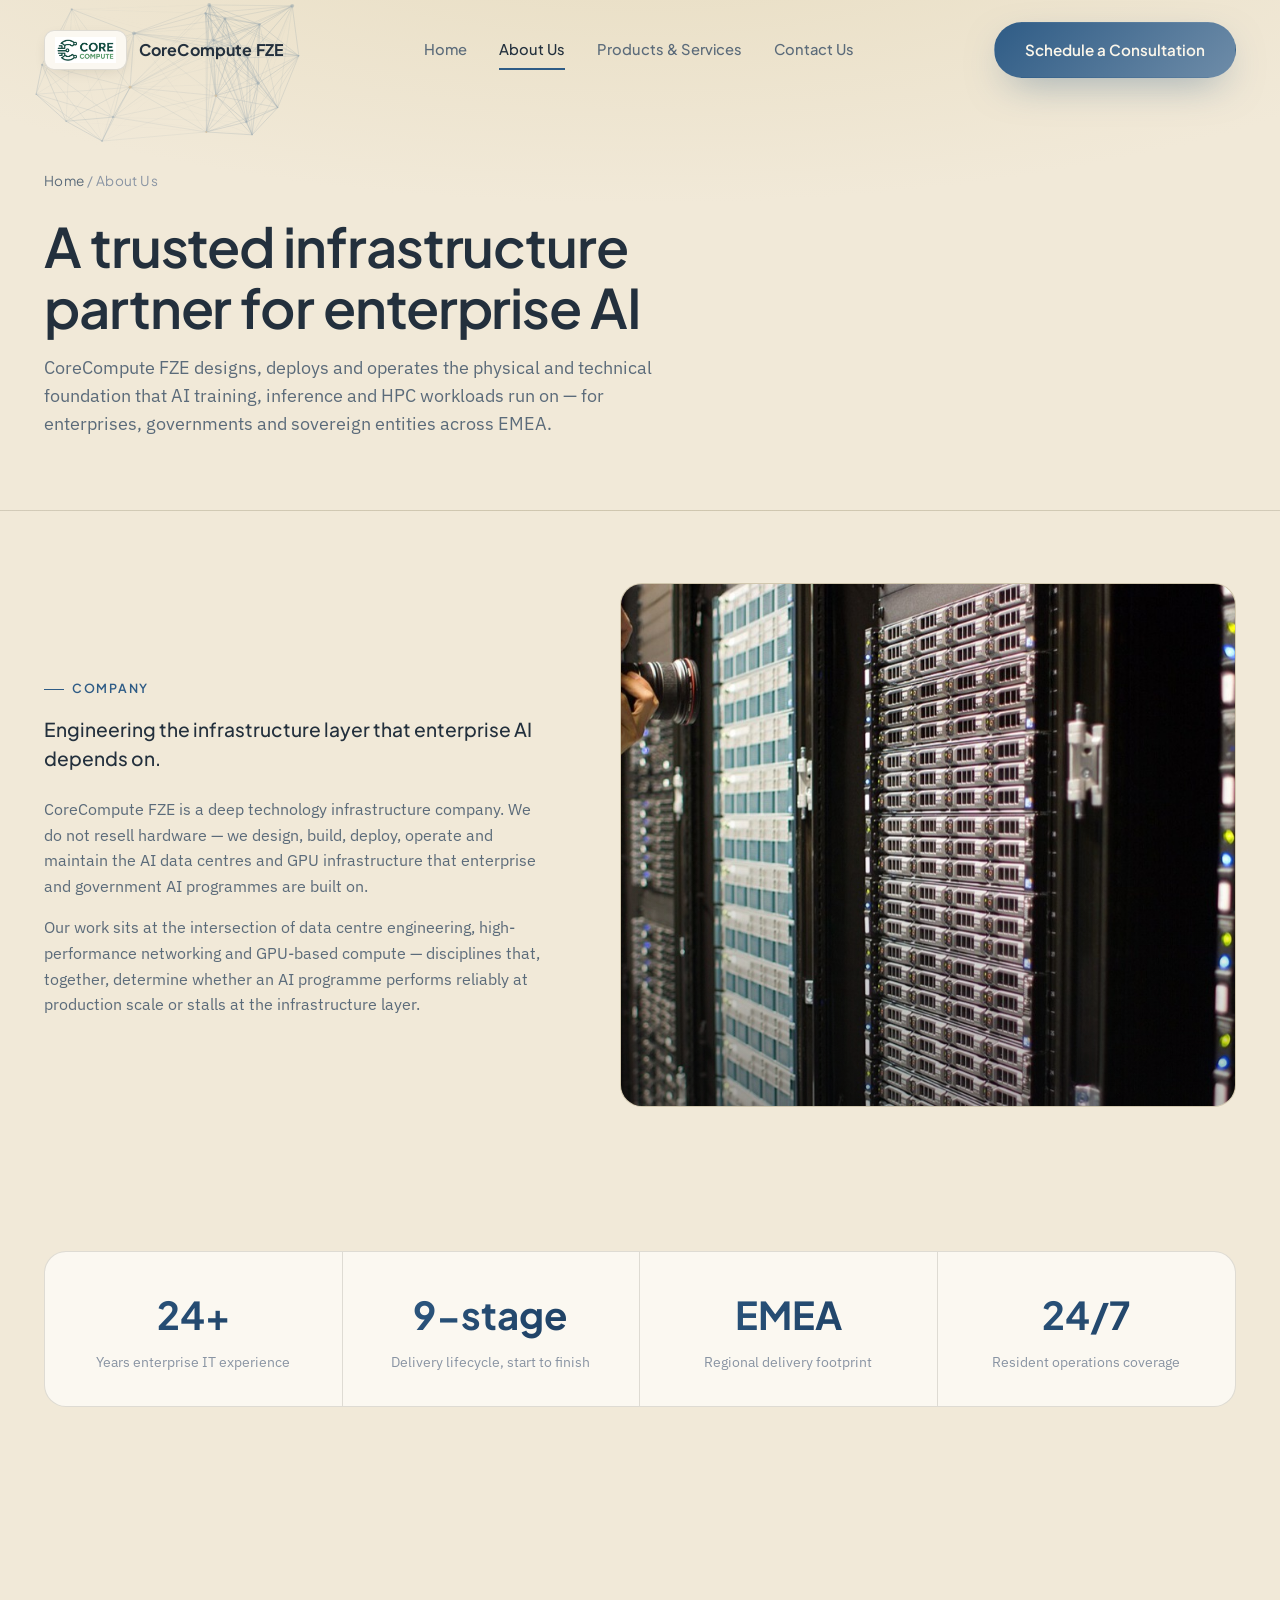
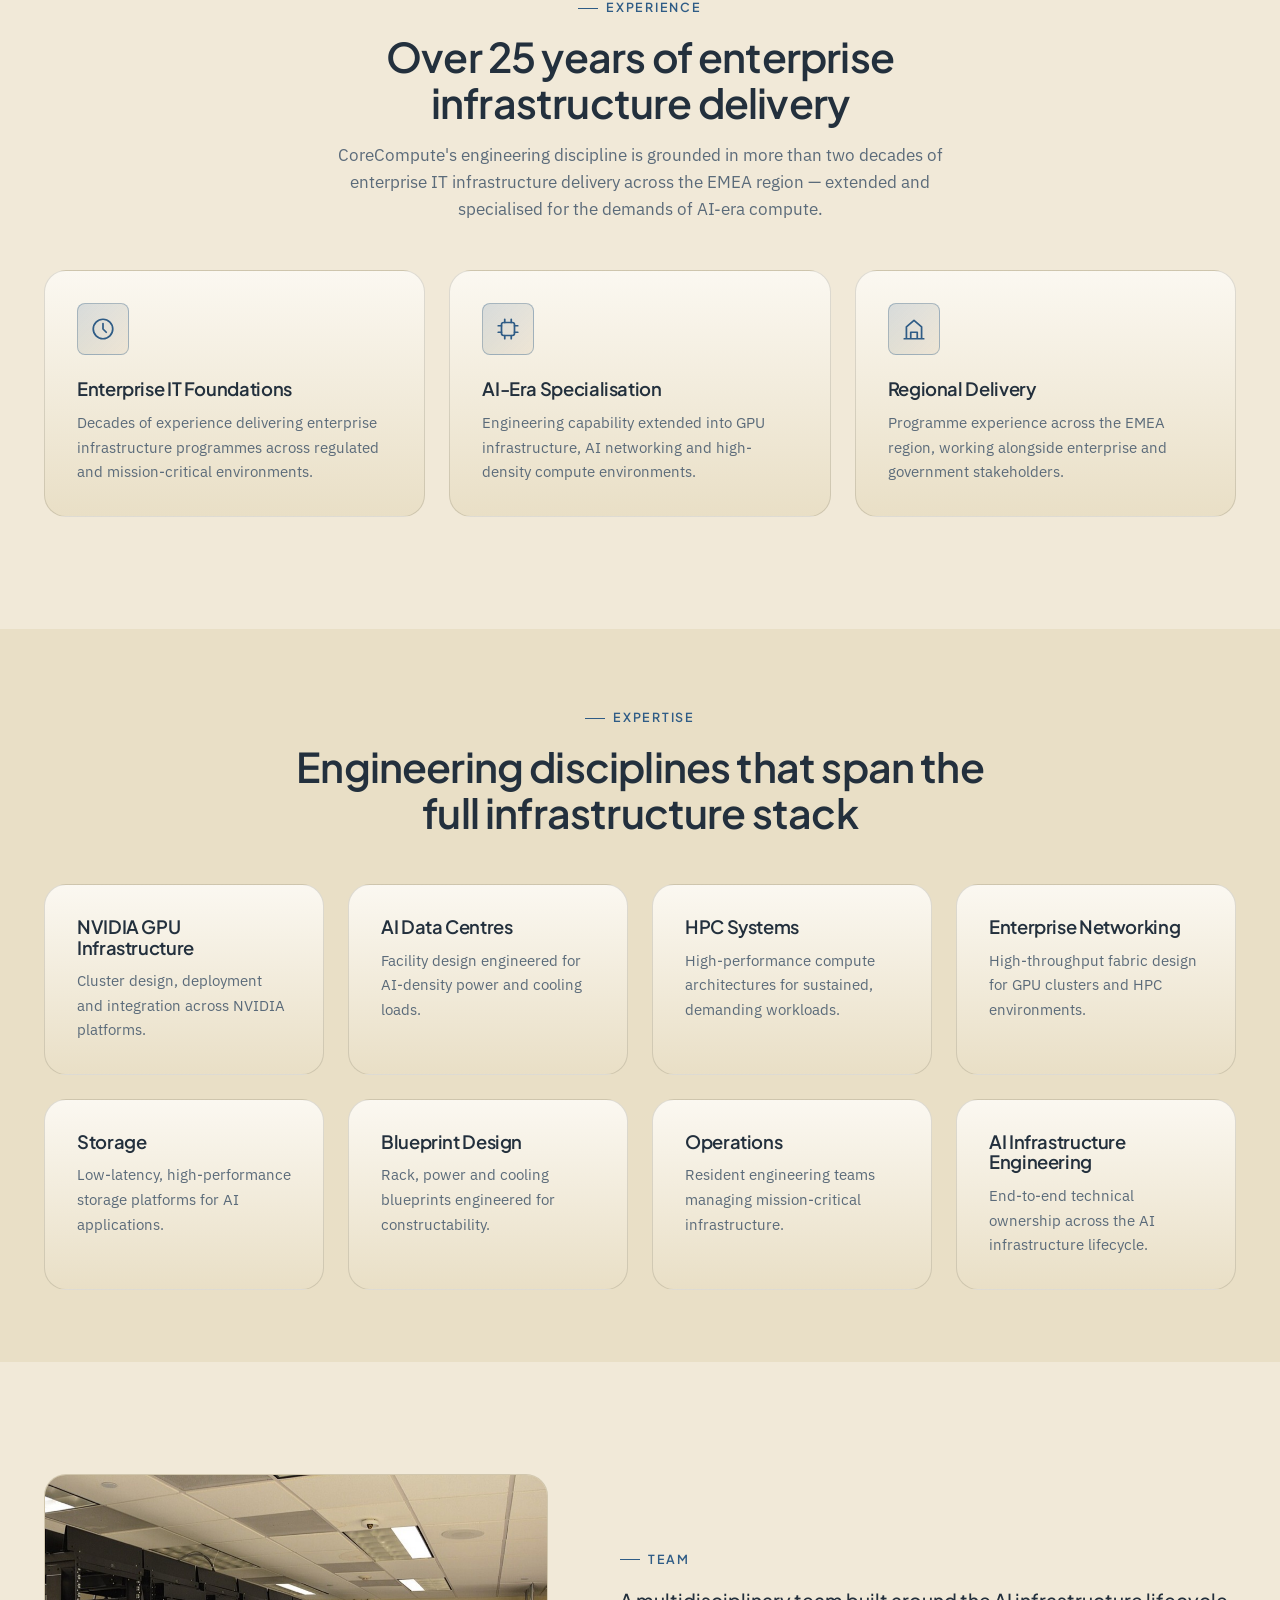
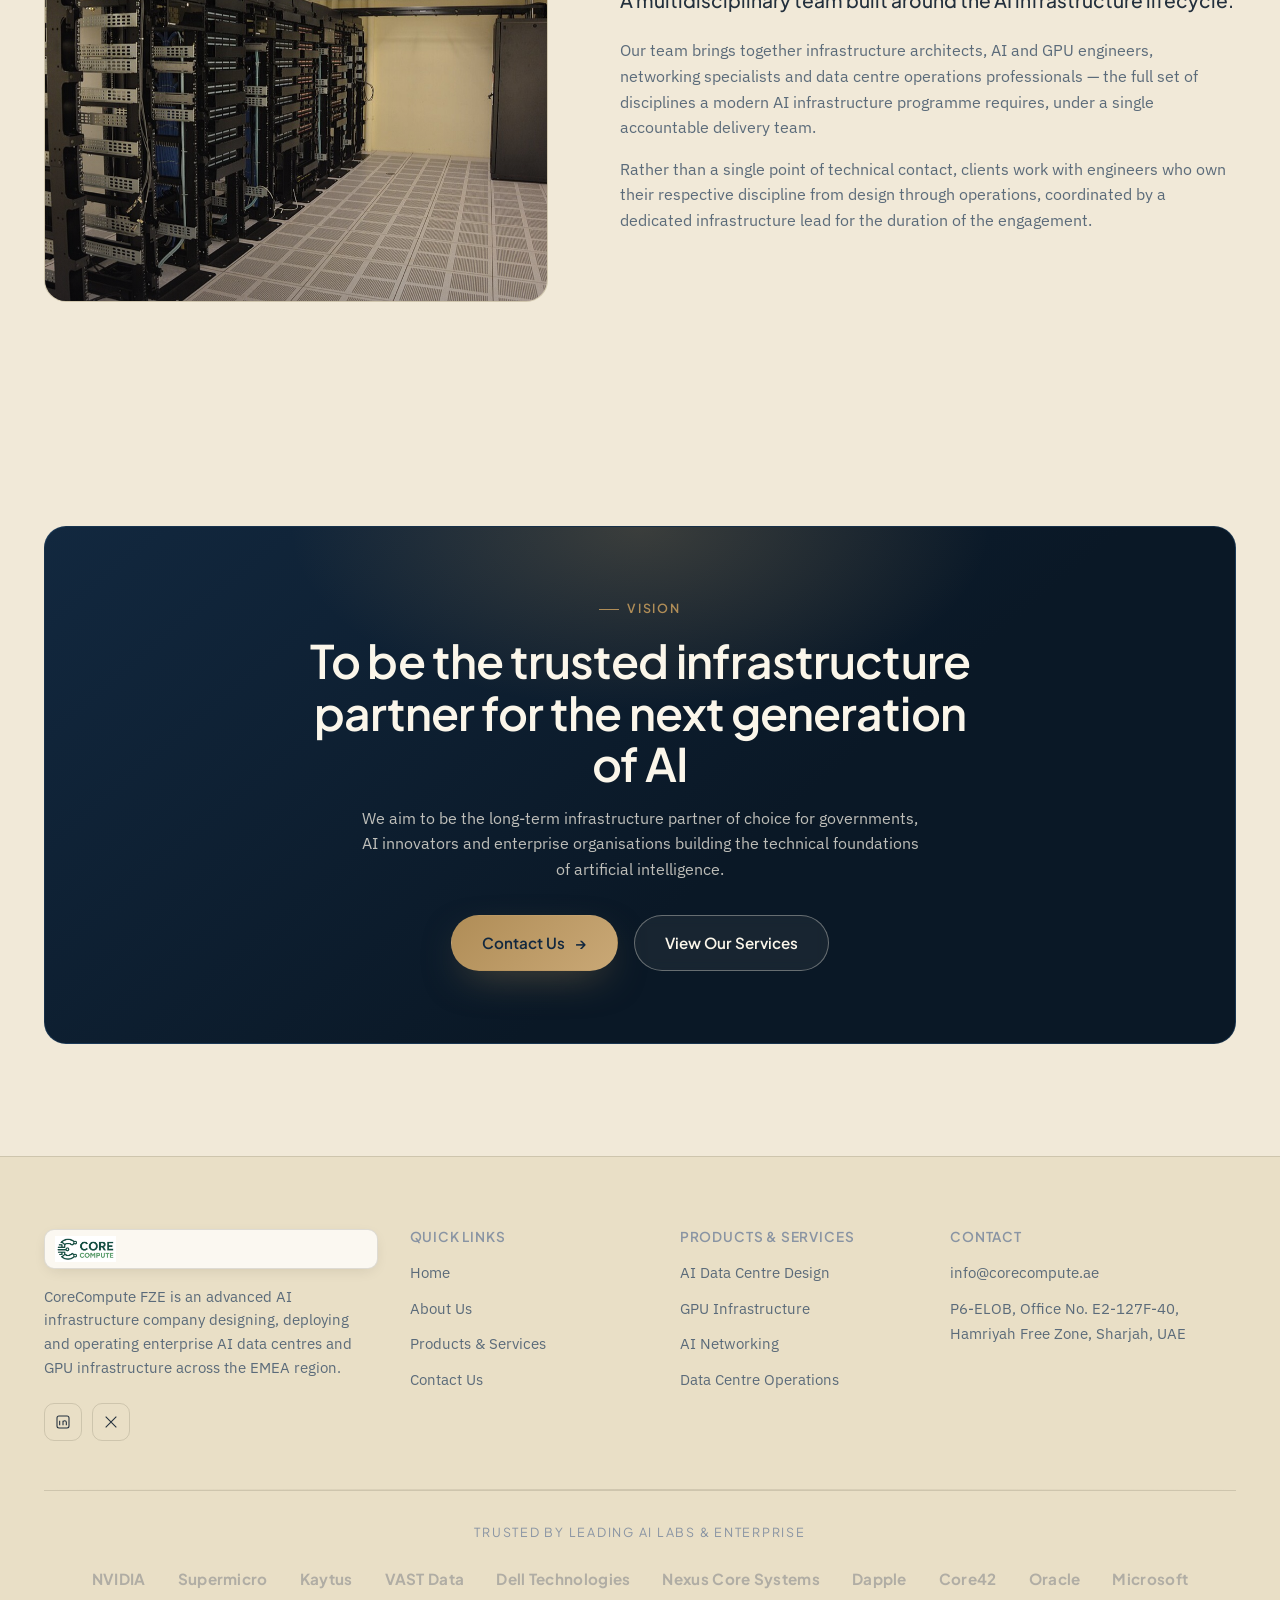
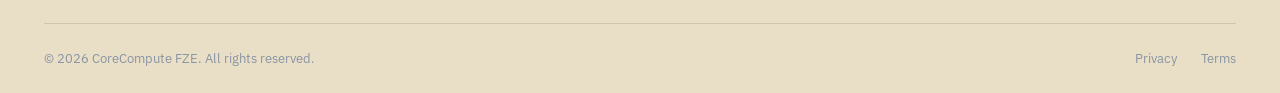
==== about.html @ c3b80f95 "CoreCompute FZE — beige/navy/gold elegant variant Second design variant of the site: warm beige/crea" ====
<!DOCTYPE html>
<html lang="en">
<head>
  <meta charset="UTF-8" />
  <meta name="viewport" content="width=device-width, initial-scale=1.0" />
  <title>About Us | CoreCompute FZE</title>
  <meta name="description" content="CoreCompute FZE is an advanced AI infrastructure company delivering enterprise AI data centres and GPU infrastructure across EMEA, backed by over 25 years of enterprise IT experience." />
  <link rel="icon" type="image/png" href="assets/images/favicon.png" />

  <link rel="preconnect" href="https://fonts.googleapis.com" />
  <link rel="preconnect" href="https://fonts.gstatic.com" crossorigin />
  <link href="https://fonts.googleapis.com/css2?family=Plus+Jakarta+Sans:wght@500;600;700;800&family=IBM+Plex+Sans:wght@400;500;600&display=swap" rel="stylesheet" />
  <link rel="stylesheet" href="assets/css/style.css" />
</head>
<body>
  <a class="skip-link" href="#main">Skip to content</a>

  <header class="navbar">
    <div class="container">
      <a href="index.html" class="brand" aria-label="CoreCompute FZE — home">
        <span class="brand-mark"><img src="assets/images/logo.png" alt="CoreCompute" /></span>
        <span class="brand-name">CoreCompute FZE</span>
      </a>

      <nav class="nav-links" id="nav-links">
        <a href="index.html">Home</a>
        <a href="about.html" class="is-active">About Us</a>
        <a href="services.html">Products &amp; Services</a>
        <a href="contact.html">Contact Us</a>
        <div class="nav-cta-mobile">
          <a href="contact.html" class="btn btn-primary">Schedule a Consultation</a>
        </div>
      </nav>

      <div class="nav-cta">
        <a href="contact.html" class="btn btn-primary">Schedule a Consultation</a>
      </div>

      <button class="nav-toggle" id="nav-toggle" aria-label="Toggle navigation menu" aria-expanded="false" aria-controls="nav-links">
        <svg viewBox="0 0 24 24" fill="none" stroke="currentColor" stroke-width="1.8" stroke-linecap="round"><path d="M3 6h18M3 12h18M3 18h18"/></svg>
      </button>
    </div>
  </header>

  <main id="main">

    <header class="page-header">
      <canvas class="page-header-canvas" data-network-canvas data-density="50" aria-hidden="true"></canvas>
      <div class="container">
        <div class="breadcrumb"><a href="index.html">Home</a> / About Us</div>
        <h1>A trusted infrastructure partner for enterprise AI</h1>
        <p>CoreCompute FZE designs, deploys and operates the physical and technical foundation that AI training, inference and HPC workloads run on — for enterprises, governments and sovereign entities across EMEA.</p>
      </div>
    </header>

    <!-- ============================= COMPANY ============================= -->
    <section class="section section-tight">
      <div class="container">
        <div class="overview">
          <div class="overview-copy" data-reveal>
            <span class="eyebrow">Company</span>
            <p class="lede">Engineering the infrastructure layer that enterprise AI depends on.</p>
            <p>CoreCompute FZE is a deep technology infrastructure company. We do not resell hardware — we design, build, deploy, operate and maintain the AI data centres and GPU infrastructure that enterprise and government AI programmes are built on.</p>
            <p>Our work sits at the intersection of data centre engineering, high-performance networking and GPU-based compute — disciplines that, together, determine whether an AI programme performs reliably at production scale or stalls at the infrastructure layer.</p>
          </div>
          <div class="overview-visual" data-reveal>
            <img src="assets/images/photo-server-racks.jpg" alt="Close-up of enterprise server hardware with status indicator lights" loading="lazy" />
          </div>
        </div>
      </div>
    </section>

    <!-- ============================= STATS ============================= -->
    <section class="section-tight">
      <div class="container">
        <div class="stats-bar" data-reveal>
          <div class="stat">
            <div class="num"><span data-counter="25" data-suffix="+">0</span></div>
            <div class="label">Years enterprise IT experience</div>
          </div>
          <div class="stat">
            <div class="num"><span data-counter="9" data-suffix="">0</span>-stage</div>
            <div class="label">Delivery lifecycle, start to finish</div>
          </div>
          <div class="stat">
            <div class="num">EMEA</div>
            <div class="label">Regional delivery footprint</div>
          </div>
          <div class="stat">
            <div class="num">24/7</div>
            <div class="label">Resident operations coverage</div>
          </div>
        </div>
      </div>
    </section>

    <!-- ============================= EXPERIENCE ============================= -->
    <section class="section">
      <div class="container">
        <div class="section-header center" data-reveal>
          <span class="eyebrow">Experience</span>
          <h2>Over 25 years of enterprise infrastructure delivery</h2>
          <p>CoreCompute's engineering discipline is grounded in more than two decades of enterprise IT infrastructure delivery across the EMEA region — extended and specialised for the demands of AI-era compute.</p>
        </div>
        <div class="grid grid-3" data-reveal-group>
          <div class="card">
            <div class="card-icon"><svg viewBox="0 0 24 24" fill="none" stroke="currentColor" stroke-width="1.6" stroke-linecap="round" stroke-linejoin="round"><circle cx="12" cy="12" r="9"/><path d="M12 7v5l3 3"/></svg></div>
            <h3>Enterprise IT Foundations</h3>
            <p>Decades of experience delivering enterprise infrastructure programmes across regulated and mission-critical environments.</p>
          </div>
          <div class="card">
            <div class="card-icon"><svg viewBox="0 0 24 24" fill="none" stroke="currentColor" stroke-width="1.6" stroke-linecap="round" stroke-linejoin="round"><rect x="6" y="6" width="12" height="12" rx="2"/><path d="M9 3v3M15 3v3M9 18v3M15 18v3M3 9h3M3 15h3M18 9h3M18 15h3"/></svg></div>
            <h3>AI-Era Specialisation</h3>
            <p>Engineering capability extended into GPU infrastructure, AI networking and high-density compute environments.</p>
          </div>
          <div class="card">
            <div class="card-icon"><svg viewBox="0 0 24 24" fill="none" stroke="currentColor" stroke-width="1.6" stroke-linecap="round" stroke-linejoin="round"><path d="M3 21h18M5 21V10l7-6 7 6v11M9 21v-6h6v6"/></svg></div>
            <h3>Regional Delivery</h3>
            <p>Programme experience across the EMEA region, working alongside enterprise and government stakeholders.</p>
          </div>
        </div>
      </div>
    </section>

    <!-- ============================= EXPERTISE ============================= -->
    <section class="section section-tight" style="background: var(--bg-raised);">
      <div class="container">
        <div class="section-header center" data-reveal>
          <span class="eyebrow">Expertise</span>
          <h2>Engineering disciplines that span the full infrastructure stack</h2>
        </div>
        <div class="grid grid-4" data-reveal-group>
          <div class="card"><h3>NVIDIA GPU Infrastructure</h3><p>Cluster design, deployment and integration across NVIDIA platforms.</p></div>
          <div class="card"><h3>AI Data Centres</h3><p>Facility design engineered for AI-density power and cooling loads.</p></div>
          <div class="card"><h3>HPC Systems</h3><p>High-performance compute architectures for sustained, demanding workloads.</p></div>
          <div class="card"><h3>Enterprise Networking</h3><p>High-throughput fabric design for GPU clusters and HPC environments.</p></div>
          <div class="card"><h3>Storage</h3><p>Low-latency, high-performance storage platforms for AI applications.</p></div>
          <div class="card"><h3>Blueprint Design</h3><p>Rack, power and cooling blueprints engineered for constructability.</p></div>
          <div class="card"><h3>Operations</h3><p>Resident engineering teams managing mission-critical infrastructure.</p></div>
          <div class="card"><h3>AI Infrastructure Engineering</h3><p>End-to-end technical ownership across the AI infrastructure lifecycle.</p></div>
        </div>
      </div>
    </section>

    <!-- ============================= TEAM ============================= -->
    <section class="section">
      <div class="container">
        <div class="overview">
          <div class="overview-visual" data-reveal>
            <img src="assets/images/photo-dc-row.jpg" alt="Data centre server room with engineering access aisle" loading="lazy" />
          </div>
          <div class="overview-copy" data-reveal>
            <span class="eyebrow">Team</span>
            <p class="lede">A multidisciplinary team built around the AI infrastructure lifecycle.</p>
            <p>Our team brings together infrastructure architects, AI and GPU engineers, networking specialists and data centre operations professionals — the full set of disciplines a modern AI infrastructure programme requires, under a single accountable delivery team.</p>
            <p>Rather than a single point of technical contact, clients work with engineers who own their respective discipline from design through operations, coordinated by a dedicated infrastructure lead for the duration of the engagement.</p>
          </div>
        </div>
      </div>
    </section>

    <!-- ============================= VISION ============================= -->
    <section class="section">
      <div class="container">
        <div class="cta-band" data-reveal>
          <div class="cta-band-glow" aria-hidden="true"></div>
          <span class="eyebrow" style="justify-content:center; display:flex;">Vision</span>
          <h2>To be the trusted infrastructure partner for the next generation of AI</h2>
          <p>We aim to be the long-term infrastructure partner of choice for governments, AI innovators and enterprise organisations building the technical foundations of artificial intelligence.</p>
          <div class="hero-actions">
            <a href="contact.html" class="btn btn-primary">Contact Us <span class="btn-arrow">&rarr;</span></a>
            <a href="services.html" class="btn btn-secondary">View Our Services</a>
          </div>
        </div>
      </div>
    </section>

  </main>

  <footer class="footer">
    <div class="container">
      <div class="footer-grid">
        <div class="footer-brand">
          <span class="brand-mark"><img src="assets/images/logo.png" alt="CoreCompute" /></span>
          <p>CoreCompute FZE is an advanced AI infrastructure company designing, deploying and operating enterprise AI data centres and GPU infrastructure across the EMEA region.</p>
          <div class="footer-social">
            <a href="#" aria-label="LinkedIn"><svg viewBox="0 0 24 24" fill="none" stroke="currentColor" stroke-width="1.6"><rect x="3" y="3" width="18" height="18" rx="3"/><path d="M7 10v7M7 7v.01M12 17v-4.5a2.5 2.5 0 0 1 5 0V17M12 10v7"/></svg></a>
            <a href="#" aria-label="X / Twitter"><svg viewBox="0 0 24 24" fill="none" stroke="currentColor" stroke-width="1.6"><path d="m4 4 16 16M20 4 4 20"/></svg></a>
          </div>
        </div>
        <div class="footer-col">
          <h5>Quick Links</h5>
          <ul>
            <li><a href="index.html">Home</a></li>
            <li><a href="about.html">About Us</a></li>
            <li><a href="services.html">Products &amp; Services</a></li>
            <li><a href="contact.html">Contact Us</a></li>
          </ul>
        </div>
        <div class="footer-col">
          <h5>Products &amp; Services</h5>
          <ul>
            <li><a href="services.html#data-centre-design">AI Data Centre Design</a></li>
            <li><a href="services.html#gpu-infrastructure">GPU Infrastructure</a></li>
            <li><a href="services.html#ai-networking">AI Networking</a></li>
            <li><a href="services.html#operations">Data Centre Operations</a></li>
          </ul>
        </div>
        <div class="footer-col">
          <h5>Contact</h5>
          <ul>
            <li><a href="mailto:info@corecompute.ae">info@corecompute.ae</a></li>
            <li><a href="contact.html">P6-ELOB, Office No. E2-127F-40,<br />Hamriyah Free Zone, Sharjah, UAE</a></li>
          </ul>
        </div>
      </div>

      <div class="divider"></div>

      <div class="trusted-strip">
        <div class="trusted-label">Trusted by Leading AI Labs &amp; Enterprise</div>
        <div class="logo-marquee">
          <span class="partner">NVIDIA</span>
          <span class="partner">Supermicro</span>
          <span class="partner">Kaytus</span>
          <span class="partner">VAST Data</span>
          <span class="partner">Dell Technologies</span>
          <span class="partner">Nexus Core Systems</span>
          <span class="partner">Dapple</span>
          <span class="partner">Core42</span>
          <span class="partner">Oracle</span>
          <span class="partner">Microsoft</span>
        </div>
      </div>

      <div class="footer-bottom">
        <span>&copy; <span data-year></span> CoreCompute FZE. All rights reserved.</span>
        <div class="footer-bottom-links">
          <a href="contact.html">Privacy</a>
          <a href="contact.html">Terms</a>
        </div>
      </div>
    </div>
  </footer>

  <script src="assets/js/main.js"></script>
</body>
</html>
---- assets/css/style.css ----
/* ==========================================================================
   CoreCompute FZE — Design System
   ========================================================================== */

:root {
  /* Brand colours — beige, elegant navy blue, warm gold complementary accent */
  --blue-deep: #1b3a5c;
  --blue-deep-2: #12283f;
  --blue-steel: #6e8ca8;
  --blue-bright: #2f5c86;
  --accent-ice: #b7cfe0;
  --accent-amber: #b08d57;

  /* Surfaces */
  --bg-base: #f1e9d8;
  --bg-raised: #e9dfc6;
  --bg-raised-2: #ece1c7;
  --bg-card: #fbf8f1;
  --bg-glass: rgba(255, 252, 245, 0.6);

  /* Borders */
  --border-subtle: rgba(30, 25, 15, 0.13);
  --border-strong: rgba(30, 25, 15, 0.24);
  --border-accent: rgba(47, 92, 134, 0.35);

  /* Text */
  --text-primary: #23303d;
  --text-secondary: #5b6b7a;
  --text-tertiary: #8994a3;
  --text-on-accent: #fbf6ea;

  /* Typography */
  --font-display: "Plus Jakarta Sans", "Inter", sans-serif;
  --font-body: "IBM Plex Sans", "Inter", sans-serif;

  /* Spacing scale */
  --space-1: 0.5rem;
  --space-2: 1rem;
  --space-3: 1.5rem;
  --space-4: 2rem;
  --space-5: 3rem;
  --space-6: 4.5rem;
  --space-7: 7rem;

  /* Radii & shadows */
  --radius-sm: 8px;
  --radius-md: 14px;
  --radius-lg: 22px;
  --radius-pill: 999px;
  --shadow-soft: 0 20px 60px -30px rgba(0, 0, 0, 0.7);
  --shadow-glow: 0 0 0 1px var(--border-accent), 0 20px 50px -20px rgba(47, 92, 134, 0.25);

  --ease-premium: cubic-bezier(0.16, 1, 0.3, 1);
  --container-w: 1240px;
}

/* --------------------------------- Reset -------------------------------- */

*,
*::before,
*::after {
  box-sizing: border-box;
}

html {
  scroll-behavior: smooth;
}

body {
  margin: 0;
  background: var(--bg-base);
  color: var(--text-primary);
  font-family: var(--font-body);
  font-size: 16px;
  line-height: 1.6;
  -webkit-font-smoothing: antialiased;
  overflow-x: hidden;
}

@media (prefers-reduced-motion: reduce) {
  html {
    scroll-behavior: auto;
  }
  *,
  *::before,
  *::after {
    animation-duration: 0.001ms !important;
    animation-iteration-count: 1 !important;
    transition-duration: 0.001ms !important;
    scroll-behavior: auto !important;
  }
}

img {
  max-width: 100%;
  display: block;
}

a {
  color: inherit;
  text-decoration: none;
}

ul {
  margin: 0;
  padding: 0;
  list-style: none;
}

h1, h2, h3, h4, h5 {
  font-family: var(--font-display);
  font-weight: 600;
  line-height: 1.12;
  letter-spacing: -0.02em;
  margin: 0;
  color: var(--text-primary);
}

p {
  margin: 0;
}

button {
  font-family: inherit;
}

/* Visible focus for keyboard users */
a:focus-visible,
button:focus-visible,
input:focus-visible,
textarea:focus-visible,
select:focus-visible {
  outline: 2px solid var(--blue-bright);
  outline-offset: 3px;
  border-radius: 4px;
}

.skip-link {
  position: absolute;
  left: -9999px;
  top: 0;
  background: var(--blue-bright);
  color: var(--text-on-accent);
  padding: 12px 20px;
  z-index: 1000;
  border-radius: 0 0 8px 0;
  font-weight: 600;
}

.skip-link:focus {
  left: 0;
}

/* -------------------------------- Layout -------------------------------- */

.container {
  width: 100%;
  max-width: var(--container-w);
  margin-inline: auto;
  padding-inline: var(--space-3);
}

.section {
  padding-block: var(--space-7);
  position: relative;
}

.section-tight {
  padding-block: var(--space-6);
}

.section-header {
  max-width: 720px;
  margin-bottom: var(--space-5);
}

.section-header.center {
  margin-inline: auto;
  text-align: center;
}

.eyebrow {
  display: inline-flex;
  align-items: center;
  gap: 8px;
  font-family: var(--font-display);
  font-size: 0.78rem;
  font-weight: 600;
  letter-spacing: 0.14em;
  text-transform: uppercase;
  color: var(--blue-bright);
  margin-bottom: var(--space-2);
}

.eyebrow::before {
  content: "";
  width: 20px;
  height: 1px;
  background: var(--blue-bright);
}

.section-header h2 {
  font-size: clamp(1.9rem, 3.2vw, 2.75rem);
  margin-bottom: var(--space-2);
}

.section-header p {
  color: var(--text-secondary);
  font-size: 1.05rem;
  max-width: 640px;
  margin-inline: auto;
}

.divider {
  height: 1px;
  width: 100%;
  background: linear-gradient(90deg, transparent, var(--border-subtle), transparent);
  border: none;
}

/* -------------------------------- Buttons -------------------------------- */

.btn {
  display: inline-flex;
  align-items: center;
  justify-content: center;
  gap: 10px;
  font-family: var(--font-display);
  font-weight: 600;
  font-size: 0.95rem;
  padding: 15px 30px;
  border-radius: var(--radius-pill);
  border: 1px solid transparent;
  cursor: pointer;
  transition: transform 0.35s var(--ease-premium), box-shadow 0.35s var(--ease-premium), background 0.35s var(--ease-premium), border-color 0.35s var(--ease-premium);
  white-space: nowrap;
}

.btn-primary {
  background: linear-gradient(135deg, var(--blue-bright), var(--blue-steel));
  color: var(--text-on-accent);
  box-shadow: 0 14px 40px -14px rgba(47, 92, 134, 0.55);
}

.btn-primary:hover {
  transform: translateY(-2px);
  box-shadow: 0 20px 50px -14px rgba(47, 92, 134, 0.7);
}

.btn-secondary {
  background: rgba(20, 16, 8, 0.035);
  color: var(--text-primary);
  border-color: var(--border-strong);
  backdrop-filter: blur(6px);
}

.btn-secondary:hover {
  border-color: var(--blue-bright);
  color: var(--blue-bright);
  transform: translateY(-2px);
}

.btn-arrow {
  transition: transform 0.3s var(--ease-premium);
}

.btn:hover .btn-arrow {
  transform: translateX(4px);
}

.btn-block {
  width: 100%;
}

/* -------------------------------- Navbar -------------------------------- */

.navbar {
  position: fixed;
  top: 0;
  left: 0;
  right: 0;
  z-index: 500;
  padding-block: 22px;
  transition: padding 0.4s var(--ease-premium), background 0.4s var(--ease-premium), border-color 0.4s var(--ease-premium), box-shadow 0.4s var(--ease-premium);
  border-bottom: 1px solid transparent;
}

.navbar.is-scrolled {
  padding-block: 14px;
  background: rgba(241, 233, 216, 0.86);
  backdrop-filter: blur(14px) saturate(140%);
  border-bottom: 1px solid var(--border-subtle);
  box-shadow: 0 10px 40px -20px rgba(30, 25, 15, 0.18);
}

.navbar .container {
  display: flex;
  align-items: center;
  justify-content: space-between;
  gap: var(--space-3);
}

.brand {
  display: flex;
  align-items: center;
  gap: 12px;
}

.brand-mark {
  background: var(--bg-card);
  border: 1px solid var(--border-subtle);
  border-radius: 10px;
  padding: 6px 10px;
  display: flex;
  align-items: center;
  box-shadow: 0 4px 16px -6px rgba(30, 25, 15, 0.16);
}

.brand-mark img {
  height: 26px;
  width: auto;
  display: block;
}

.footer-brand .brand-mark {
  margin-bottom: 10px;
}

.brand-name {
  font-family: var(--font-display);
  font-weight: 700;
  font-size: 1rem;
  letter-spacing: 0.01em;
  color: var(--text-primary);
  display: inline-block;
}

.nav-links {
  display: flex;
  align-items: center;
  gap: var(--space-4);
}

.nav-links a {
  font-family: var(--font-display);
  font-size: 0.92rem;
  font-weight: 500;
  color: var(--text-secondary);
  position: relative;
  padding-block: 4px;
  transition: color 0.25s ease;
}

.nav-links a::after {
  content: "";
  position: absolute;
  left: 0;
  right: 0;
  bottom: -4px;
  height: 2px;
  background: var(--blue-bright);
  transform: scaleX(0);
  transform-origin: left;
  transition: transform 0.35s var(--ease-premium);
}

.nav-links a:hover,
.nav-links a.is-active {
  color: var(--text-primary);
}

.nav-links a:hover::after,
.nav-links a.is-active::after {
  transform: scaleX(1);
}

.nav-cta-mobile {
  display: none;
}

.nav-cta {
  display: flex;
  align-items: center;
  gap: var(--space-2);
}

.nav-toggle {
  display: none;
  background: none;
  border: 1px solid var(--border-strong);
  border-radius: 10px;
  width: 44px;
  height: 44px;
  align-items: center;
  justify-content: center;
  cursor: pointer;
  color: var(--text-primary);
}

.nav-toggle svg {
  width: 20px;
  height: 20px;
}

@media (max-width: 960px) {
  .nav-links {
    position: fixed;
    inset: 0;
    top: 0;
    background: rgba(241, 233, 216, 0.97);
    backdrop-filter: blur(20px);
    flex-direction: column;
    justify-content: center;
    align-items: center;
    gap: var(--space-4);
    transform: translateY(-100%);
    opacity: 0;
    transition: transform 0.5s var(--ease-premium), opacity 0.4s ease;
    pointer-events: none;
  }

  .nav-links.is-open {
    transform: translateY(0);
    opacity: 1;
    pointer-events: auto;
  }

  .nav-links a {
    font-size: 1.4rem;
  }

  .nav-cta {
    display: none;
  }

  .nav-links .nav-cta-mobile {
    display: flex;
    margin-top: var(--space-3);
  }

  .nav-toggle {
    display: inline-flex;
  }
}

/* --------------------------------- Hero ---------------------------------- */

.hero {
  position: relative;
  min-height: 100vh;
  display: flex;
  align-items: center;
  padding-top: 140px;
  padding-bottom: var(--space-6);
  overflow: hidden;
  background: radial-gradient(120% 90% at 50% -10%, #e7dcc0 0%, #f1e9d8 55%), var(--bg-base);
}

.hero-canvas {
  position: absolute;
  inset: 0;
  z-index: 0;
  opacity: 0.65;
}

.hero-glow {
  position: absolute;
  inset: 0;
  z-index: 1;
  pointer-events: none;
  background:
    radial-gradient(600px 400px at 15% 20%, rgba(47, 92, 134, 0.12), transparent 60%),
    radial-gradient(500px 380px at 85% 70%, rgba(176, 141, 87, 0.1), transparent 60%);
}

.hero .container {
  position: relative;
  z-index: 2;
  display: flex;
  align-items: center;
  justify-content: space-between;
  gap: var(--space-4);
}

.hero-inner {
  max-width: 780px;
  min-width: 0;
}

.hero-visual {
  position: relative;
  flex-shrink: 0;
  width: 400px;
  aspect-ratio: 4 / 4.9;
  border-radius: var(--radius-lg);
  overflow: hidden;
  border: 1px solid var(--border-accent);
  box-shadow: var(--shadow-soft);
}

.hero-visual::before {
  content: "";
  position: absolute;
  inset: -18%;
  background: radial-gradient(circle, rgba(47, 92, 134, 0.28), transparent 65%);
  pointer-events: none;
  z-index: -1;
}

.hero-visual img {
  position: relative;
  width: 100%;
  height: 100%;
  object-fit: cover;
  display: block;
}

.hero-visual::after {
  content: "";
  position: absolute;
  inset: 0;
  background: linear-gradient(190deg, rgba(6, 7, 10, 0) 45%, rgba(6, 7, 10, 0.5));
  pointer-events: none;
}

@media (max-width: 1180px) {
  .hero-visual {
    display: none;
  }
}

.hero-kicker {
  display: inline-flex;
  align-items: center;
  gap: 10px;
  padding: 8px 16px;
  border: 1px solid var(--border-accent);
  border-radius: var(--radius-pill);
  background: rgba(47, 92, 134, 0.06);
  font-family: var(--font-display);
  font-size: 0.78rem;
  font-weight: 600;
  letter-spacing: 0.1em;
  text-transform: uppercase;
  color: var(--blue-bright);
  margin-bottom: var(--space-3);
}

.hero-kicker .dot {
  width: 6px;
  height: 6px;
  border-radius: 50%;
  background: var(--blue-bright);
  box-shadow: 0 0 0 4px rgba(47, 92, 134, 0.2);
}

.hero h1 {
  font-size: clamp(2.6rem, 5.6vw, 4.6rem);
  color: var(--text-primary);
}

.hero h1 .rotator {
  position: relative;
  display: inline-block;
  color: var(--blue-bright);
  background: linear-gradient(135deg, var(--blue-bright), var(--blue-deep));
  -webkit-background-clip: text;
  background-clip: text;
  color: transparent;
}

.hero-sub {
  margin-top: var(--space-3);
  font-size: 1.15rem;
  color: var(--text-secondary);
  max-width: 620px;
}

.hero-actions {
  display: flex;
  flex-wrap: wrap;
  gap: var(--space-2);
  margin-top: var(--space-4);
}

.hero-meta {
  margin-top: var(--space-6);
  display: grid;
  grid-template-columns: repeat(3, auto);
  gap: var(--space-5);
}

.hero-meta-item .num {
  font-family: var(--font-display);
  font-size: 2rem;
  font-weight: 700;
  color: var(--text-primary);
}

.hero-meta-item .label {
  font-size: 0.85rem;
  color: var(--text-tertiary);
  margin-top: 4px;
}

@media (max-width: 720px) {
  .hero {
    padding-top: 120px;
  }
  .hero-meta {
    grid-template-columns: repeat(2, auto);
    gap: var(--space-4);
  }
}

/* ------------------------------ Page header ------------------------------ */

.page-header {
  position: relative;
  padding-top: 170px;
  padding-bottom: var(--space-6);
  background: radial-gradient(120% 100% at 50% -20%, #e7dcc0 0%, #f1e9d8 60%), var(--bg-base);
  overflow: hidden;
  border-bottom: 1px solid var(--border-subtle);
}

.page-header .container {
  position: relative;
  z-index: 2;
}

.page-header-canvas {
  position: absolute;
  inset: 0;
  opacity: 0.4;
}

.breadcrumb {
  font-size: 0.85rem;
  color: var(--text-tertiary);
  margin-bottom: var(--space-3);
  font-family: var(--font-display);
  letter-spacing: 0.03em;
}

.breadcrumb a {
  color: var(--text-secondary);
}

.breadcrumb a:hover {
  color: var(--blue-bright);
}

.page-header h1 {
  font-size: clamp(2.2rem, 4.4vw, 3.4rem);
  max-width: 780px;
}

.page-header p {
  margin-top: var(--space-2);
  color: var(--text-secondary);
  font-size: 1.1rem;
  max-width: 620px;
}

/* --------------------------------- Cards --------------------------------- */

.grid {
  display: grid;
  gap: var(--space-3);
}

.grid-3 {
  grid-template-columns: repeat(3, 1fr);
}

.grid-4 {
  grid-template-columns: repeat(4, 1fr);
}

.grid-2 {
  grid-template-columns: repeat(2, 1fr);
}

@media (max-width: 1080px) {
  .grid-4 {
    grid-template-columns: repeat(2, 1fr);
  }
  .grid-3 {
    grid-template-columns: repeat(2, 1fr);
  }
}

@media (max-width: 640px) {
  .grid-4,
  .grid-3,
  .grid-2 {
    grid-template-columns: 1fr;
  }
}

.card {
  position: relative;
  background: linear-gradient(180deg, var(--bg-card), var(--bg-raised));
  border: 1px solid var(--border-subtle);
  border-radius: var(--radius-lg);
  padding: var(--space-4);
  overflow: hidden;
  transition: transform 0.5s var(--ease-premium), border-color 0.5s var(--ease-premium), box-shadow 0.5s var(--ease-premium);
}

.card::before {
  content: "";
  position: absolute;
  inset: 0;
  background: radial-gradient(220px 140px at var(--mx, 50%) var(--my, 0%), rgba(47, 92, 134, 0.12), transparent 70%);
  opacity: 0;
  transition: opacity 0.4s ease;
  pointer-events: none;
}

.card:hover {
  transform: translateY(-6px);
  border-color: var(--border-accent);
  box-shadow: var(--shadow-soft);
}

.card:hover::before {
  opacity: 1;
}

.card-icon {
  width: 52px;
  height: 52px;
  border-radius: var(--radius-sm);
  display: flex;
  align-items: center;
  justify-content: center;
  background: linear-gradient(135deg, rgba(47, 92, 134, 0.16), rgba(176, 141, 87, 0.1));
  border: 1px solid var(--border-accent);
  color: var(--blue-bright);
  margin-bottom: var(--space-3);
}

.card-icon svg {
  width: 26px;
  height: 26px;
}

.card h3 {
  font-size: 1.15rem;
  margin-bottom: 10px;
}

.card p {
  color: var(--text-secondary);
  font-size: 0.96rem;
}

.card-link {
  display: inline-flex;
  align-items: center;
  gap: 6px;
  margin-top: var(--space-2);
  font-family: var(--font-display);
  font-weight: 600;
  font-size: 0.88rem;
  color: var(--blue-bright);
}

/* Service card variant */
.service-card .card-index {
  font-family: var(--font-display);
  font-size: 0.78rem;
  letter-spacing: 0.1em;
  color: var(--text-tertiary);
  margin-bottom: var(--space-2);
}

/* -------------------------------- Overview -------------------------------- */

.overview {
  display: grid;
  grid-template-columns: 0.9fr 1.1fr;
  gap: var(--space-6);
  align-items: center;
}

@media (max-width: 960px) {
  .overview {
    grid-template-columns: 1fr;
    gap: var(--space-4);
  }
}

.overview-visual {
  position: relative;
  aspect-ratio: 4 / 3.4;
  border-radius: var(--radius-lg);
  border: 1px solid var(--border-subtle);
  overflow: hidden;
  background: var(--bg-raised-2);
}

.overview-visual img {
  width: 100%;
  height: 100%;
  object-fit: cover;
  display: block;
}

.overview-visual::after {
  content: "";
  position: absolute;
  inset: 0;
  background: linear-gradient(190deg, rgba(6, 7, 10, 0) 50%, rgba(6, 7, 10, 0.4));
  pointer-events: none;
}

.overview-copy .lede {
  font-size: 1.2rem;
  color: var(--text-primary);
  margin-bottom: var(--space-3);
  font-family: var(--font-display);
  font-weight: 500;
  line-height: 1.5;
}

.overview-copy p + p {
  margin-top: var(--space-2);
}

.overview-copy p {
  color: var(--text-secondary);
}

/* -------------------------------- Stats bar ------------------------------- */

.stats-bar {
  display: grid;
  grid-template-columns: repeat(4, 1fr);
  border: 1px solid var(--border-subtle);
  border-radius: var(--radius-lg);
  overflow: hidden;
  background: var(--bg-card);
}

.stat {
  padding: var(--space-4) var(--space-3);
  text-align: center;
  border-right: 1px solid var(--border-subtle);
}

.stat:last-child {
  border-right: none;
}

.stat .num {
  font-family: var(--font-display);
  font-size: 2.4rem;
  font-weight: 700;
  background: linear-gradient(135deg, var(--blue-bright), var(--blue-deep));
  -webkit-background-clip: text;
  background-clip: text;
  color: transparent;
}

.stat .label {
  margin-top: 6px;
  color: var(--text-tertiary);
  font-size: 0.88rem;
}

@media (max-width: 780px) {
  .stats-bar {
    grid-template-columns: repeat(2, 1fr);
  }
  .stat:nth-child(2) {
    border-right: none;
  }
  .stat {
    border-bottom: 1px solid var(--border-subtle);
  }
}

/* -------------------------------- Timeline -------------------------------- */

.timeline {
  position: relative;
  display: grid;
  grid-template-columns: repeat(9, 1fr);
  gap: var(--space-2);
  margin-top: var(--space-5);
}

.timeline::before {
  content: "";
  position: absolute;
  top: 18px;
  left: 0;
  right: 0;
  height: 1px;
  background: var(--border-strong);
}

.timeline-step {
  position: relative;
  display: flex;
  flex-direction: column;
  align-items: flex-start;
  gap: var(--space-2);
  padding-top: 52px;
}

.step-icon {
  position: absolute;
  top: 0;
  left: 0;
  width: 36px;
  height: 36px;
  border-radius: 50%;
  background: var(--bg-base);
  border: 2px solid var(--blue-steel);
  display: flex;
  align-items: center;
  justify-content: center;
  color: var(--blue-steel);
  transition: border-color 0.4s ease, box-shadow 0.4s ease, transform 0.4s ease, color 0.4s ease;
}

.step-icon svg {
  width: 18px;
  height: 18px;
}

.timeline-step.is-visible .step-icon {
  border-color: var(--blue-bright);
  color: var(--blue-bright);
  box-shadow: 0 0 0 6px rgba(47, 92, 134, 0.14);
  transform: scale(1.08);
}

.timeline-step .step-index {
  font-family: var(--font-display);
  font-size: 0.72rem;
  color: var(--text-tertiary);
  letter-spacing: 0.08em;
}

.timeline-step h4 {
  font-size: 0.98rem;
}

.timeline-step p {
  font-size: 0.84rem;
  color: var(--text-secondary);
}

@media (max-width: 1080px) {
  .timeline {
    grid-template-columns: repeat(3, 1fr);
    gap: var(--space-4) var(--space-3);
  }
  .timeline::before {
    display: none;
  }
}

@media (max-width: 640px) {
  .timeline {
    grid-template-columns: 1fr;
  }
}

/* -------------------------------- Final CTA -------------------------------- */

.cta-band {
  position: relative;
  border-radius: var(--radius-lg);
  overflow: hidden;
  padding: var(--space-6) var(--space-4);
  text-align: center;
  border: 1px solid var(--border-accent);
  background: linear-gradient(140deg, var(--blue-deep-2), #0a1826 60%);
}

.cta-band-glow {
  position: absolute;
  inset: 0;
  background: radial-gradient(500px 260px at 50% 0%, rgba(176, 141, 87, 0.28), transparent 70%);
  pointer-events: none;
}

.cta-band h2 {
  position: relative;
  color: var(--text-on-accent);
  font-size: clamp(1.9rem, 3.6vw, 2.9rem);
  max-width: 700px;
  margin-inline: auto;
}

.cta-band p {
  position: relative;
  margin-top: var(--space-2);
  color: rgba(251, 246, 234, 0.75);
  max-width: 560px;
  margin-inline: auto;
}

.cta-band .eyebrow {
  color: var(--accent-amber);
}

.cta-band .eyebrow::before {
  background: var(--accent-amber);
}

.cta-band .hero-actions {
  position: relative;
  justify-content: center;
}

.cta-band .btn-primary {
  background: linear-gradient(135deg, var(--accent-amber), #c9a876);
  color: var(--blue-deep-2);
  box-shadow: 0 14px 40px -14px rgba(176, 141, 87, 0.5);
}

.cta-band .btn-secondary {
  background: rgba(251, 246, 234, 0.06);
  color: var(--text-on-accent);
  border-color: rgba(251, 246, 234, 0.35);
}

.cta-band .btn-secondary:hover {
  border-color: var(--accent-amber);
  color: var(--accent-amber);
}

/* --------------------------------- Footer --------------------------------- */

.footer {
  border-top: 1px solid var(--border-subtle);
  background: var(--bg-raised);
  padding-top: var(--space-6);
}

.footer-grid {
  display: grid;
  grid-template-columns: 1.4fr 1fr 1fr 1.2fr;
  gap: var(--space-4);
  padding-bottom: var(--space-5);
}

@media (max-width: 900px) {
  .footer-grid {
    grid-template-columns: repeat(2, 1fr);
    gap: var(--space-4);
  }
}

@media (max-width: 560px) {
  .footer-grid {
    grid-template-columns: 1fr;
  }
}

.footer-brand p {
  color: var(--text-secondary);
  font-size: 0.92rem;
  margin-top: var(--space-2);
  max-width: 320px;
}

.footer-col h5 {
  font-family: var(--font-display);
  font-size: 0.85rem;
  letter-spacing: 0.06em;
  text-transform: uppercase;
  color: var(--text-tertiary);
  margin-bottom: var(--space-2);
}

.footer-col li + li {
  margin-top: 10px;
}

.footer-col a {
  color: var(--text-secondary);
  font-size: 0.92rem;
  transition: color 0.25s ease;
}

.footer-col a:hover {
  color: var(--blue-bright);
}

.footer-social {
  display: flex;
  gap: 10px;
  margin-top: var(--space-3);
}

.footer-social a {
  width: 38px;
  height: 38px;
  border-radius: 10px;
  border: 1px solid var(--border-subtle);
  display: flex;
  align-items: center;
  justify-content: center;
  transition: border-color 0.3s ease, transform 0.3s ease, color 0.3s ease;
}

.footer-social a:hover {
  border-color: var(--blue-bright);
  color: var(--blue-bright);
  transform: translateY(-2px);
}

.footer-social svg {
  width: 16px;
  height: 16px;
}

.trusted-strip {
  border-top: 1px solid var(--border-subtle);
  padding-block: var(--space-4);
}

.trusted-label {
  text-align: center;
  font-family: var(--font-display);
  font-size: 0.78rem;
  letter-spacing: 0.14em;
  text-transform: uppercase;
  color: var(--text-tertiary);
  margin-bottom: var(--space-3);
}

.logo-marquee {
  display: flex;
  flex-wrap: wrap;
  justify-content: center;
  align-items: center;
  gap: var(--space-4);
}

.logo-marquee .partner {
  font-family: var(--font-display);
  font-weight: 700;
  font-size: 0.95rem;
  letter-spacing: 0.02em;
  color: var(--text-tertiary);
  opacity: 0.65;
  filter: grayscale(1);
  transition: opacity 0.3s ease, filter 0.3s ease, color 0.3s ease;
}

.logo-marquee .partner:hover {
  opacity: 1;
  filter: grayscale(0);
  color: var(--text-primary);
}

.footer-bottom {
  border-top: 1px solid var(--border-subtle);
  padding-block: var(--space-3);
  display: flex;
  justify-content: space-between;
  align-items: center;
  flex-wrap: wrap;
  gap: var(--space-2);
  font-size: 0.82rem;
  color: var(--text-tertiary);
}

.footer-bottom-links {
  display: flex;
  gap: var(--space-3);
}

.footer-bottom-links a:hover {
  color: var(--text-secondary);
}

/* --------------------------------- Forms ---------------------------------- */

.contact-layout {
  display: grid;
  grid-template-columns: 1fr 1.15fr;
  gap: var(--space-5);
  align-items: start;
}

@media (max-width: 960px) {
  .contact-layout {
    grid-template-columns: 1fr;
  }
}

.info-card {
  background: var(--bg-card);
  border: 1px solid var(--border-subtle);
  border-radius: var(--radius-lg);
  padding: var(--space-4);
  margin-bottom: var(--space-3);
}

.info-card h4 {
  font-size: 0.95rem;
  color: var(--text-tertiary);
  letter-spacing: 0.04em;
  text-transform: uppercase;
  margin-bottom: var(--space-2);
  font-family: var(--font-display);
}

.info-card p,
.info-card a {
  font-size: 1.02rem;
  color: var(--text-primary);
}

.info-row {
  display: flex;
  gap: var(--space-2);
  align-items: flex-start;
}

.info-row + .info-row {
  margin-top: var(--space-3);
}

.info-row .icon {
  width: 42px;
  height: 42px;
  flex-shrink: 0;
  border-radius: 10px;
  background: rgba(47, 92, 134, 0.08);
  border: 1px solid var(--border-accent);
  display: flex;
  align-items: center;
  justify-content: center;
  color: var(--blue-bright);
}

.info-row .icon svg {
  width: 20px;
  height: 20px;
}

.map-frame {
  position: relative;
  border-radius: var(--radius-lg);
  border: 1px solid var(--border-subtle);
  overflow: hidden;
  aspect-ratio: 16/10;
  background: var(--bg-card);
}

.map-frame iframe {
  width: 100%;
  height: 100%;
  border: 0;
  filter: grayscale(0.5) invert(0.92) contrast(0.9);
}

.map-frame img {
  position: absolute;
  inset: 0;
  width: 100%;
  height: 100%;
  object-fit: cover;
}

.form-card {
  background: linear-gradient(180deg, var(--bg-card), var(--bg-raised));
  border: 1px solid var(--border-subtle);
  border-radius: var(--radius-lg);
  padding: var(--space-4);
}

.form-row {
  display: grid;
  grid-template-columns: 1fr 1fr;
  gap: var(--space-2);
}

@media (max-width: 560px) {
  .form-row {
    grid-template-columns: 1fr;
  }
}

.field {
  margin-bottom: var(--space-3);
}

.field label {
  display: block;
  font-family: var(--font-display);
  font-size: 0.84rem;
  font-weight: 600;
  color: var(--text-secondary);
  margin-bottom: 8px;
}

.field input,
.field select,
.field textarea {
  width: 100%;
  background: rgba(20, 16, 8, 0.035);
  border: 1px solid var(--border-subtle);
  border-radius: var(--radius-sm);
  padding: 13px 15px;
  color: var(--text-primary);
  font-family: var(--font-body);
  font-size: 0.96rem;
  transition: border-color 0.3s ease, background 0.3s ease;
}

.field textarea {
  resize: vertical;
  min-height: 130px;
}

.field input::placeholder,
.field textarea::placeholder {
  color: var(--text-tertiary);
}

.field input:focus,
.field select:focus,
.field textarea:focus {
  border-color: var(--blue-bright);
  background: rgba(20, 16, 8, 0.05);
  outline: none;
}

.field.has-error input,
.field.has-error select,
.field.has-error textarea {
  border-color: #e5766b;
}

.field-error {
  display: none;
  color: #e5766b;
  font-size: 0.78rem;
  margin-top: 6px;
}

.field.has-error .field-error {
  display: block;
}

.form-note {
  font-size: 0.8rem;
  color: var(--text-tertiary);
  margin-top: var(--space-2);
}

.form-success {
  display: none;
  align-items: center;
  gap: 12px;
  padding: 16px 18px;
  border-radius: var(--radius-sm);
  border: 1px solid var(--border-accent);
  background: rgba(47, 92, 134, 0.08);
  color: var(--text-primary);
  font-size: 0.92rem;
  margin-bottom: var(--space-3);
}

.form-success.is-visible {
  display: flex;
}

/* ------------------------------- Reveal utils ------------------------------- */

[data-reveal] {
  opacity: 0;
  transform: translateY(24px);
  transition: opacity 0.8s var(--ease-premium), transform 0.8s var(--ease-premium);
}

[data-reveal].is-visible {
  opacity: 1;
  transform: translateY(0);
}

[data-reveal-group] > * {
  opacity: 0;
  transform: translateY(20px);
  transition: opacity 0.7s var(--ease-premium), transform 0.7s var(--ease-premium);
}

[data-reveal-group].is-visible > * {
  opacity: 1;
  transform: translateY(0);
}

[data-reveal-group].is-visible > *:nth-child(1) { transition-delay: 0.05s; }
[data-reveal-group].is-visible > *:nth-child(2) { transition-delay: 0.12s; }
[data-reveal-group].is-visible > *:nth-child(3) { transition-delay: 0.19s; }
[data-reveal-group].is-visible > *:nth-child(4) { transition-delay: 0.26s; }
[data-reveal-group].is-visible > *:nth-child(5) { transition-delay: 0.33s; }
[data-reveal-group].is-visible > *:nth-child(6) { transition-delay: 0.4s; }
[data-reveal-group].is-visible > *:nth-child(7) { transition-delay: 0.47s; }
[data-reveal-group].is-visible > *:nth-child(8) { transition-delay: 0.54s; }
[data-reveal-group].is-visible > *:nth-child(9) { transition-delay: 0.61s; }

/* ---------------------------------- Misc ----------------------------------- */

.text-center {
  text-align: center;
}

.mt-5 {
  margin-top: var(--space-5);
}

::selection {
  background: rgba(47, 92, 134, 0.22);
  color: var(--text-primary);
}

::-webkit-scrollbar {
  width: 10px;
}

::-webkit-scrollbar-track {
  background: var(--bg-base);
}

::-webkit-scrollbar-thumb {
  background: #c9bfa3;
  border-radius: 10px;
}
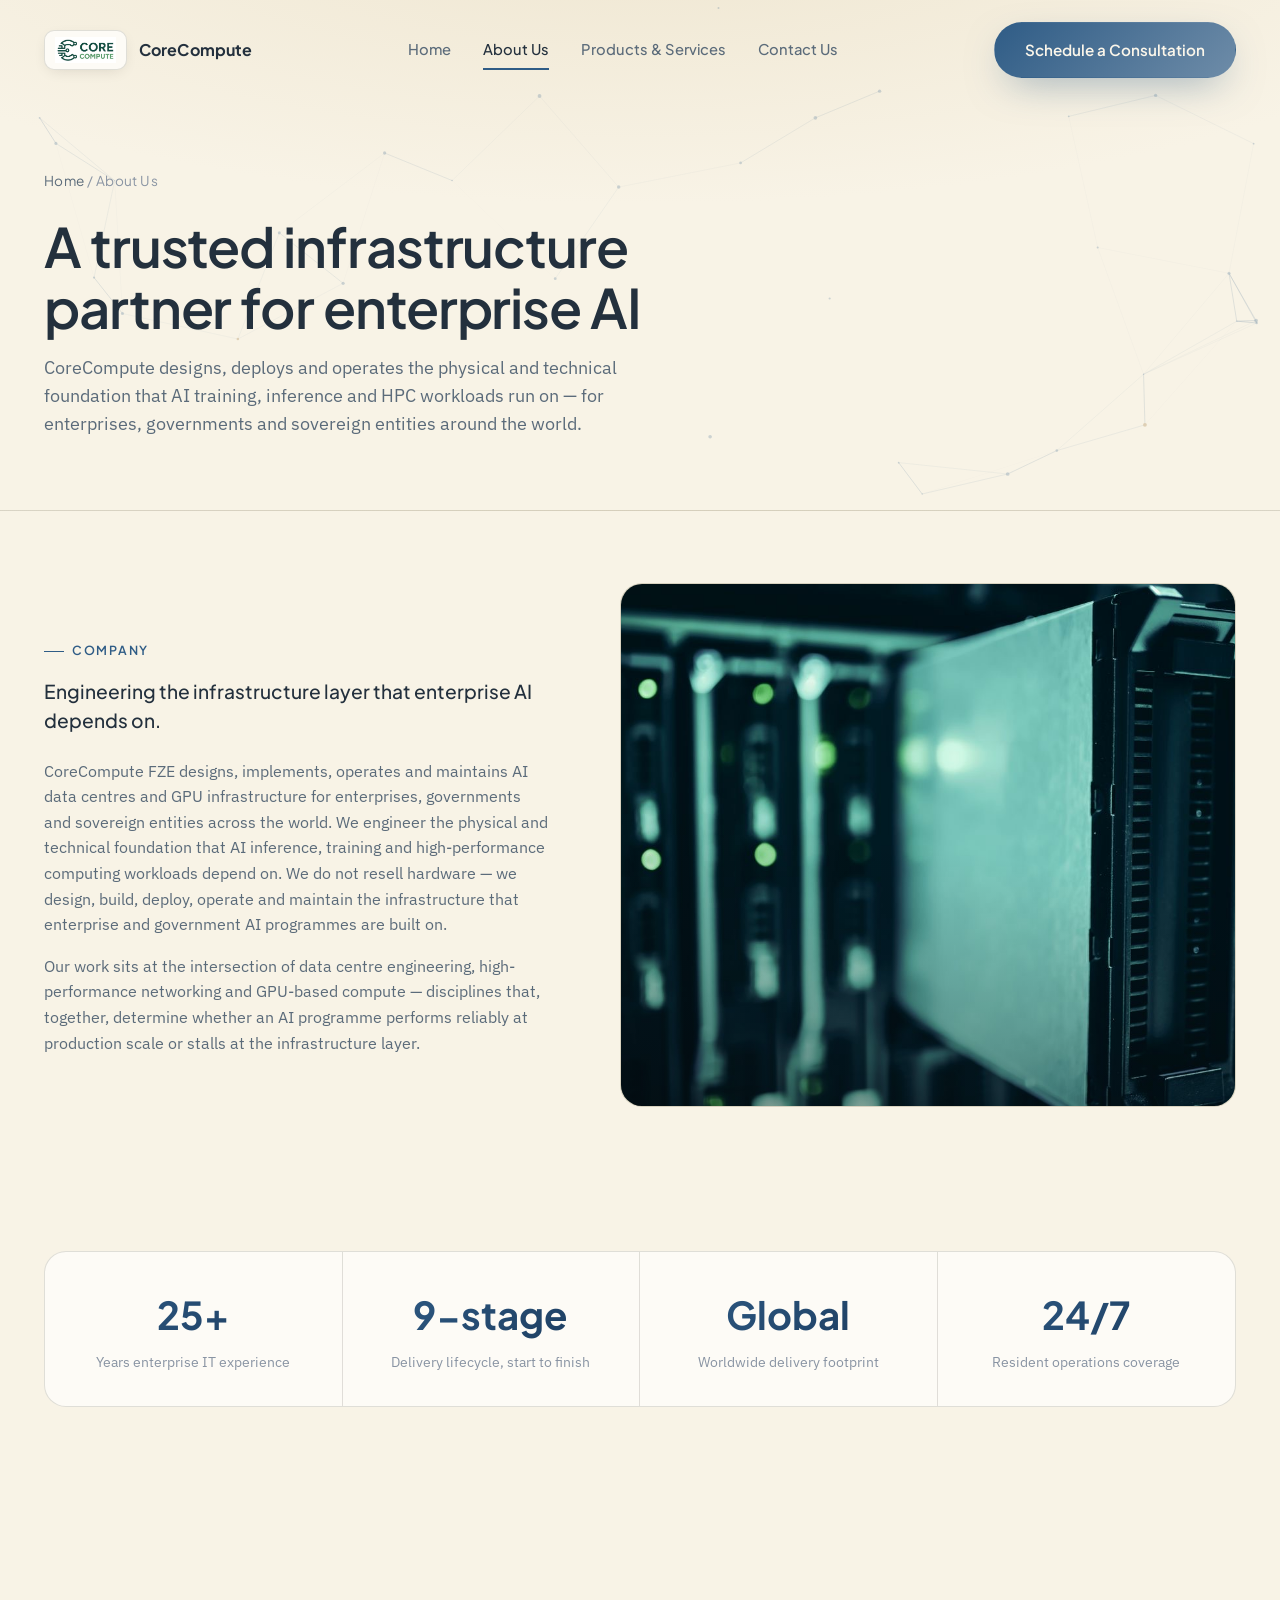
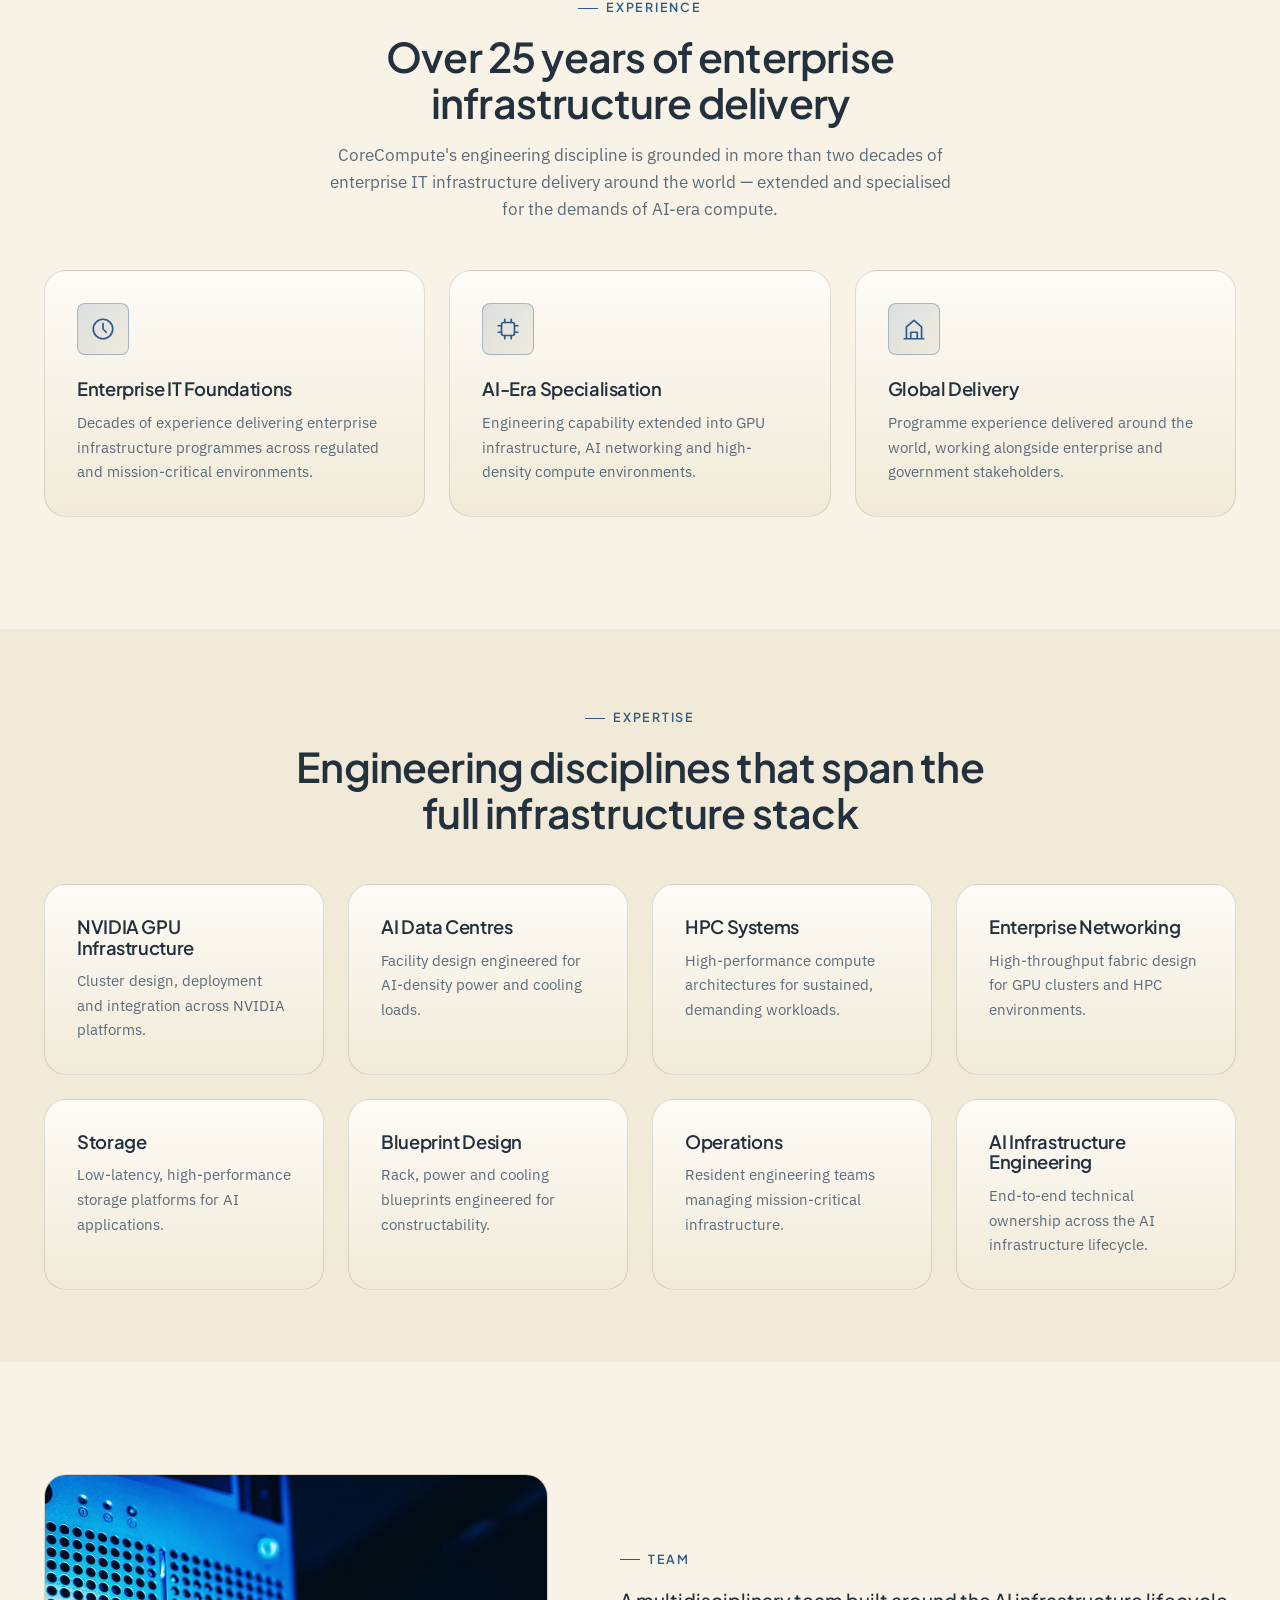
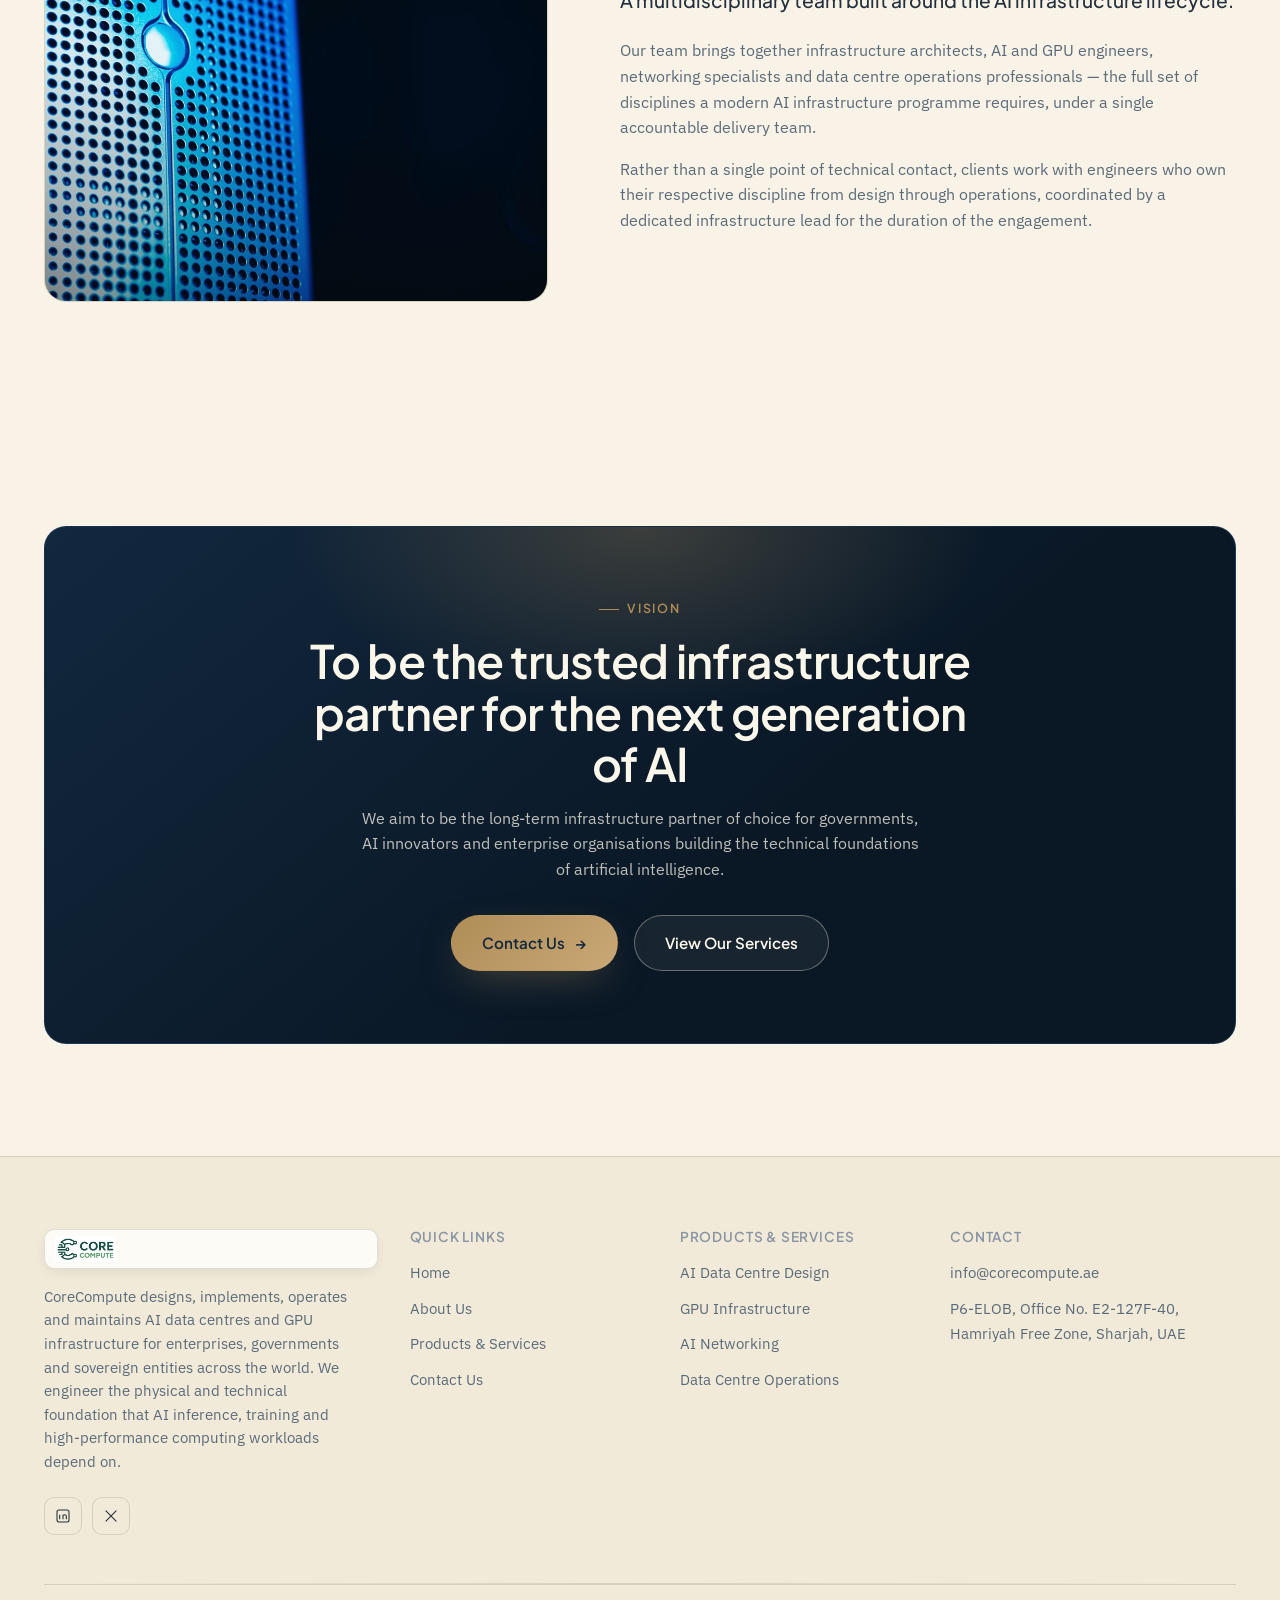
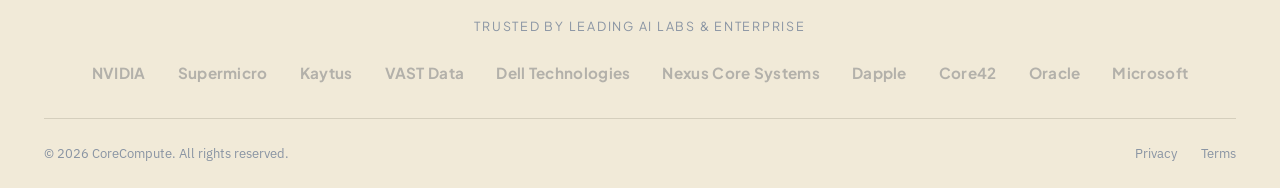
==== commit 8cd79c0a: "Real DC photography, hero data-flow animation, lighter beige, global copy pass - Same imagery/animat" ====
--- a/about.html
+++ b/about.html
@@ -3,8 +3,8 @@
 <head>
   <meta charset="UTF-8" />
   <meta name="viewport" content="width=device-width, initial-scale=1.0" />
-  <title>About Us | CoreCompute FZE</title>
-  <meta name="description" content="CoreCompute FZE is an advanced AI infrastructure company delivering enterprise AI data centres and GPU infrastructure across EMEA, backed by over 25 years of enterprise IT experience." />
+  <title>About Us | CoreCompute</title>
+  <meta name="description" content="CoreCompute is an advanced AI infrastructure company delivering enterprise AI data centres and GPU infrastructure worldwide, backed by over 25 years of enterprise IT experience." />
   <link rel="icon" type="image/png" href="assets/images/favicon.png" />
 
   <link rel="preconnect" href="https://fonts.googleapis.com" />
@@ -17,9 +17,9 @@
 
   <header class="navbar">
     <div class="container">
-      <a href="index.html" class="brand" aria-label="CoreCompute FZE — home">
+      <a href="index.html" class="brand" aria-label="CoreCompute — home">
         <span class="brand-mark"><img src="assets/images/logo.png" alt="CoreCompute" /></span>
-        <span class="brand-name">CoreCompute FZE</span>
+        <span class="brand-name">CoreCompute</span>
       </a>
 
       <nav class="nav-links" id="nav-links">
@@ -49,7 +49,7 @@
       <div class="container">
         <div class="breadcrumb"><a href="index.html">Home</a> / About Us</div>
         <h1>A trusted infrastructure partner for enterprise AI</h1>
-        <p>CoreCompute FZE designs, deploys and operates the physical and technical foundation that AI training, inference and HPC workloads run on — for enterprises, governments and sovereign entities across EMEA.</p>
+        <p>CoreCompute designs, deploys and operates the physical and technical foundation that AI training, inference and HPC workloads run on — for enterprises, governments and sovereign entities around the world.</p>
       </div>
     </header>
 
@@ -60,11 +60,11 @@
           <div class="overview-copy" data-reveal>
             <span class="eyebrow">Company</span>
             <p class="lede">Engineering the infrastructure layer that enterprise AI depends on.</p>
-            <p>CoreCompute FZE is a deep technology infrastructure company. We do not resell hardware — we design, build, deploy, operate and maintain the AI data centres and GPU infrastructure that enterprise and government AI programmes are built on.</p>
+            <p>CoreCompute FZE designs, implements, operates and maintains AI data centres and GPU infrastructure for enterprises, governments and sovereign entities across the world. We engineer the physical and technical foundation that AI inference, training and high-performance computing workloads depend on. We do not resell hardware — we design, build, deploy, operate and maintain the infrastructure that enterprise and government AI programmes are built on.</p>
             <p>Our work sits at the intersection of data centre engineering, high-performance networking and GPU-based compute — disciplines that, together, determine whether an AI programme performs reliably at production scale or stalls at the infrastructure layer.</p>
           </div>
           <div class="overview-visual" data-reveal>
-            <img src="assets/images/photo-server-racks.jpg" alt="Close-up of enterprise server hardware with status indicator lights" loading="lazy" />
+            <img src="assets/images/photo-blade-teal.jpg" alt="Close-up of enterprise blade server hardware with status indicator lights" loading="lazy" />
           </div>
         </div>
       </div>
@@ -83,8 +83,8 @@
             <div class="label">Delivery lifecycle, start to finish</div>
           </div>
           <div class="stat">
-            <div class="num">EMEA</div>
-            <div class="label">Regional delivery footprint</div>
+            <div class="num">Global</div>
+            <div class="label">Worldwide delivery footprint</div>
           </div>
           <div class="stat">
             <div class="num">24/7</div>
@@ -100,7 +100,7 @@
         <div class="section-header center" data-reveal>
           <span class="eyebrow">Experience</span>
           <h2>Over 25 years of enterprise infrastructure delivery</h2>
-          <p>CoreCompute's engineering discipline is grounded in more than two decades of enterprise IT infrastructure delivery across the EMEA region — extended and specialised for the demands of AI-era compute.</p>
+          <p>CoreCompute's engineering discipline is grounded in more than two decades of enterprise IT infrastructure delivery around the world — extended and specialised for the demands of AI-era compute.</p>
         </div>
         <div class="grid grid-3" data-reveal-group>
           <div class="card">
@@ -115,8 +115,8 @@
           </div>
           <div class="card">
             <div class="card-icon"><svg viewBox="0 0 24 24" fill="none" stroke="currentColor" stroke-width="1.6" stroke-linecap="round" stroke-linejoin="round"><path d="M3 21h18M5 21V10l7-6 7 6v11M9 21v-6h6v6"/></svg></div>
-            <h3>Regional Delivery</h3>
-            <p>Programme experience across the EMEA region, working alongside enterprise and government stakeholders.</p>
+            <h3>Global Delivery</h3>
+            <p>Programme experience delivered around the world, working alongside enterprise and government stakeholders.</p>
           </div>
         </div>
       </div>
@@ -147,7 +147,7 @@
       <div class="container">
         <div class="overview">
           <div class="overview-visual" data-reveal>
-            <img src="assets/images/photo-dc-row.jpg" alt="Data centre server room with engineering access aisle" loading="lazy" />
+            <img src="assets/images/photo-rack-blue.jpg" alt="Enterprise server chassis with active status indicator lighting" loading="lazy" />
           </div>
           <div class="overview-copy" data-reveal>
             <span class="eyebrow">Team</span>
@@ -182,7 +182,7 @@
       <div class="footer-grid">
         <div class="footer-brand">
           <span class="brand-mark"><img src="assets/images/logo.png" alt="CoreCompute" /></span>
-          <p>CoreCompute FZE is an advanced AI infrastructure company designing, deploying and operating enterprise AI data centres and GPU infrastructure across the EMEA region.</p>
+          <p>CoreCompute designs, implements, operates and maintains AI data centres and GPU infrastructure for enterprises, governments and sovereign entities across the world. We engineer the physical and technical foundation that AI inference, training and high-performance computing workloads depend on.</p>
           <div class="footer-social">
             <a href="#" aria-label="LinkedIn"><svg viewBox="0 0 24 24" fill="none" stroke="currentColor" stroke-width="1.6"><rect x="3" y="3" width="18" height="18" rx="3"/><path d="M7 10v7M7 7v.01M12 17v-4.5a2.5 2.5 0 0 1 5 0V17M12 10v7"/></svg></a>
             <a href="#" aria-label="X / Twitter"><svg viewBox="0 0 24 24" fill="none" stroke="currentColor" stroke-width="1.6"><path d="m4 4 16 16M20 4 4 20"/></svg></a>
@@ -234,7 +234,7 @@
       </div>
 
       <div class="footer-bottom">
-        <span>&copy; <span data-year></span> CoreCompute FZE. All rights reserved.</span>
+        <span>&copy; <span data-year></span> CoreCompute. All rights reserved.</span>
         <div class="footer-bottom-links">
           <a href="contact.html">Privacy</a>
           <a href="contact.html">Terms</a>
--- a/assets/css/style.css
+++ b/assets/css/style.css
@@ -12,11 +12,11 @@
   --accent-amber: #b08d57;
 
   /* Surfaces */
-  --bg-base: #f1e9d8;
-  --bg-raised: #e9dfc6;
-  --bg-raised-2: #ece1c7;
-  --bg-card: #fbf8f1;
-  --bg-glass: rgba(255, 252, 245, 0.6);
+  --bg-base: #f8f3e6;
+  --bg-raised: #f1ead8;
+  --bg-raised-2: #f4eeda;
+  --bg-card: #fdfbf6;
+  --bg-glass: rgba(255, 253, 248, 0.65);
 
   /* Borders */
   --border-subtle: rgba(30, 25, 15, 0.13);
@@ -367,6 +367,22 @@
 .nav-links a:hover,
 .nav-links a.is-active {
   color: var(--text-primary);
+}
+
+/* Pages whose hero/page-header is a dark photo need light nav text until scrolled */
+.has-dark-header .navbar:not(.is-scrolled) .brand-name,
+.has-dark-header .navbar:not(.is-scrolled) .nav-links a {
+  color: rgba(251, 246, 234, 0.75);
+}
+
+.has-dark-header .navbar:not(.is-scrolled) .nav-links a:hover,
+.has-dark-header .navbar:not(.is-scrolled) .nav-links a.is-active {
+  color: var(--text-on-accent);
+}
+
+.has-dark-header .navbar:not(.is-scrolled) .nav-toggle {
+  color: var(--text-on-accent);
+  border-color: rgba(251, 246, 234, 0.35);
 }
 
 .nav-links a:hover::after,
@@ -453,14 +469,20 @@
   padding-top: 140px;
   padding-bottom: var(--space-6);
   overflow: hidden;
-  background: radial-gradient(120% 90% at 50% -10%, #e7dcc0 0%, #f1e9d8 55%), var(--bg-base);
+  background:
+    linear-gradient(100deg, rgba(6, 7, 10, 0.95) 0%, rgba(6, 7, 10, 0.82) 32%, rgba(6, 7, 10, 0.5) 62%, rgba(6, 7, 10, 0.68) 100%),
+    url("../images/photo-dc-hall-bg.jpg");
+  background-size: cover;
+  background-position: center;
 }
 
 .hero-canvas {
   position: absolute;
   inset: 0;
+  width: 100%;
+  height: 100%;
   z-index: 0;
-  opacity: 0.65;
+  opacity: 0.9;
 }
 
 .hero-glow {
@@ -469,64 +491,18 @@
   z-index: 1;
   pointer-events: none;
   background:
-    radial-gradient(600px 400px at 15% 20%, rgba(47, 92, 134, 0.12), transparent 60%),
-    radial-gradient(500px 380px at 85% 70%, rgba(176, 141, 87, 0.1), transparent 60%);
+    radial-gradient(600px 400px at 12% 15%, rgba(47, 92, 134, 0.1), transparent 60%),
+    radial-gradient(500px 380px at 88% 70%, rgba(176, 141, 87, 0.08), transparent 60%);
 }
 
 .hero .container {
   position: relative;
   z-index: 2;
-  display: flex;
-  align-items: center;
-  justify-content: space-between;
-  gap: var(--space-4);
 }
 
 .hero-inner {
   max-width: 780px;
   min-width: 0;
-}
-
-.hero-visual {
-  position: relative;
-  flex-shrink: 0;
-  width: 400px;
-  aspect-ratio: 4 / 4.9;
-  border-radius: var(--radius-lg);
-  overflow: hidden;
-  border: 1px solid var(--border-accent);
-  box-shadow: var(--shadow-soft);
-}
-
-.hero-visual::before {
-  content: "";
-  position: absolute;
-  inset: -18%;
-  background: radial-gradient(circle, rgba(47, 92, 134, 0.28), transparent 65%);
-  pointer-events: none;
-  z-index: -1;
-}
-
-.hero-visual img {
-  position: relative;
-  width: 100%;
-  height: 100%;
-  object-fit: cover;
-  display: block;
-}
-
-.hero-visual::after {
-  content: "";
-  position: absolute;
-  inset: 0;
-  background: linear-gradient(190deg, rgba(6, 7, 10, 0) 45%, rgba(6, 7, 10, 0.5));
-  pointer-events: none;
-}
-
-@media (max-width: 1180px) {
-  .hero-visual {
-    display: none;
-  }
 }
 
 .hero-kicker {
@@ -603,6 +579,45 @@
   margin-top: 4px;
 }
 
+/* Hero sits on a dark photo regardless of site theme — force light text */
+.hero-kicker {
+  color: var(--accent-ice);
+  border-color: rgba(183, 207, 224, 0.35);
+  background: rgba(251, 246, 234, 0.08);
+}
+
+.hero-kicker .dot {
+  background: var(--accent-ice);
+  box-shadow: 0 0 0 4px rgba(183, 207, 224, 0.2);
+}
+
+.hero h1 {
+  color: var(--text-on-accent);
+}
+
+.hero-sub {
+  color: rgba(251, 246, 234, 0.78);
+}
+
+.hero-meta-item .num {
+  color: var(--text-on-accent);
+}
+
+.hero-meta-item .label {
+  color: rgba(251, 246, 234, 0.6);
+}
+
+.hero .btn-secondary {
+  background: rgba(251, 246, 234, 0.06);
+  color: var(--text-on-accent);
+  border-color: rgba(251, 246, 234, 0.35);
+}
+
+.hero .btn-secondary:hover {
+  border-color: var(--accent-amber);
+  color: var(--accent-amber);
+}
+
 @media (max-width: 720px) {
   .hero {
     padding-top: 120px;
@@ -619,9 +634,27 @@
   position: relative;
   padding-top: 170px;
   padding-bottom: var(--space-6);
-  background: radial-gradient(120% 100% at 50% -20%, #e7dcc0 0%, #f1e9d8 60%), var(--bg-base);
+  background: radial-gradient(120% 100% at 50% -20%, #eee5cf 0%, #f8f3e6 60%), var(--bg-base);
   overflow: hidden;
   border-bottom: 1px solid var(--border-subtle);
+}
+
+.page-header--cabling {
+  background:
+    linear-gradient(100deg, rgba(6, 7, 10, 0.94) 0%, rgba(6, 7, 10, 0.82) 40%, rgba(6, 7, 10, 0.6) 100%),
+    url("../images/photo-fiber-cabling.jpg");
+  background-size: cover;
+  background-position: center;
+}
+
+.page-header--cabling h1,
+.page-header--cabling .breadcrumb,
+.page-header--cabling .breadcrumb a {
+  color: var(--text-on-accent);
+}
+
+.page-header--cabling p {
+  color: rgba(251, 246, 234, 0.78);
 }
 
 .page-header .container {
@@ -632,6 +665,8 @@
 .page-header-canvas {
   position: absolute;
   inset: 0;
+  width: 100%;
+  height: 100%;
   opacity: 0.4;
 }
 
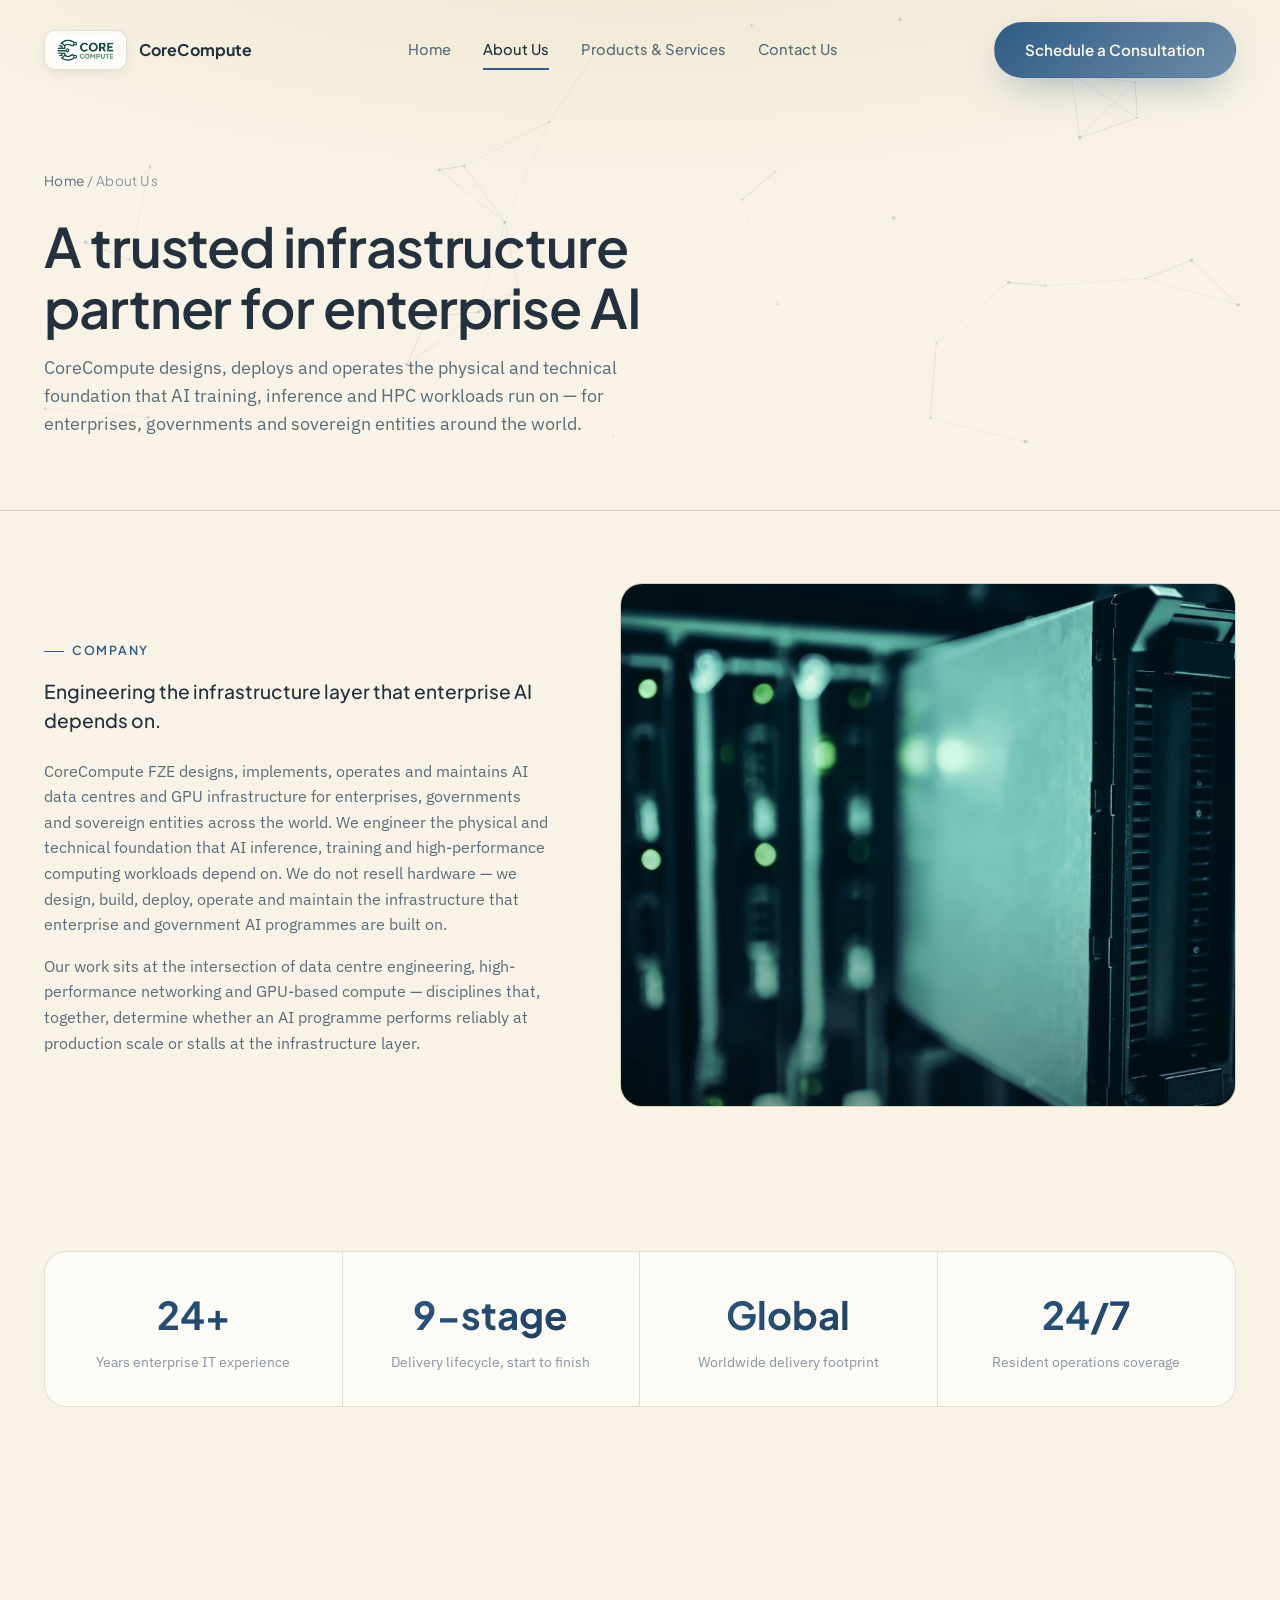
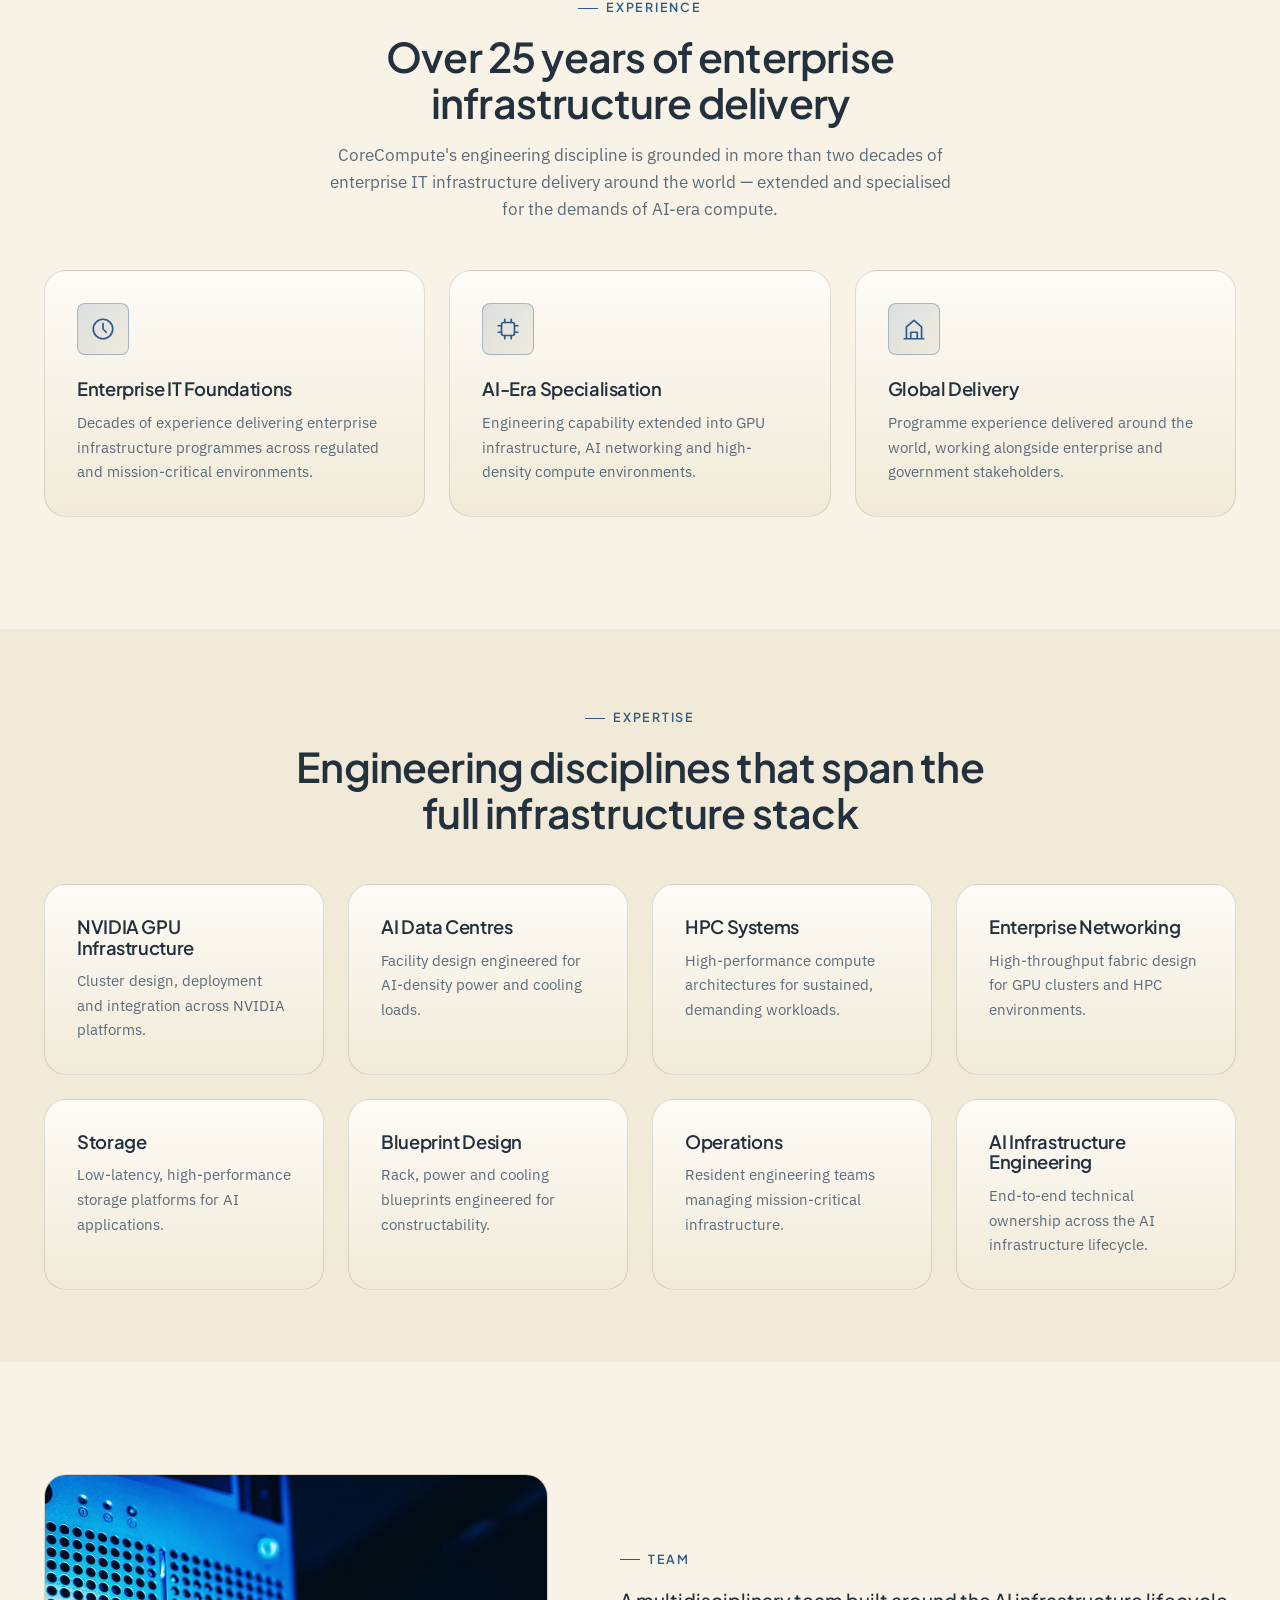
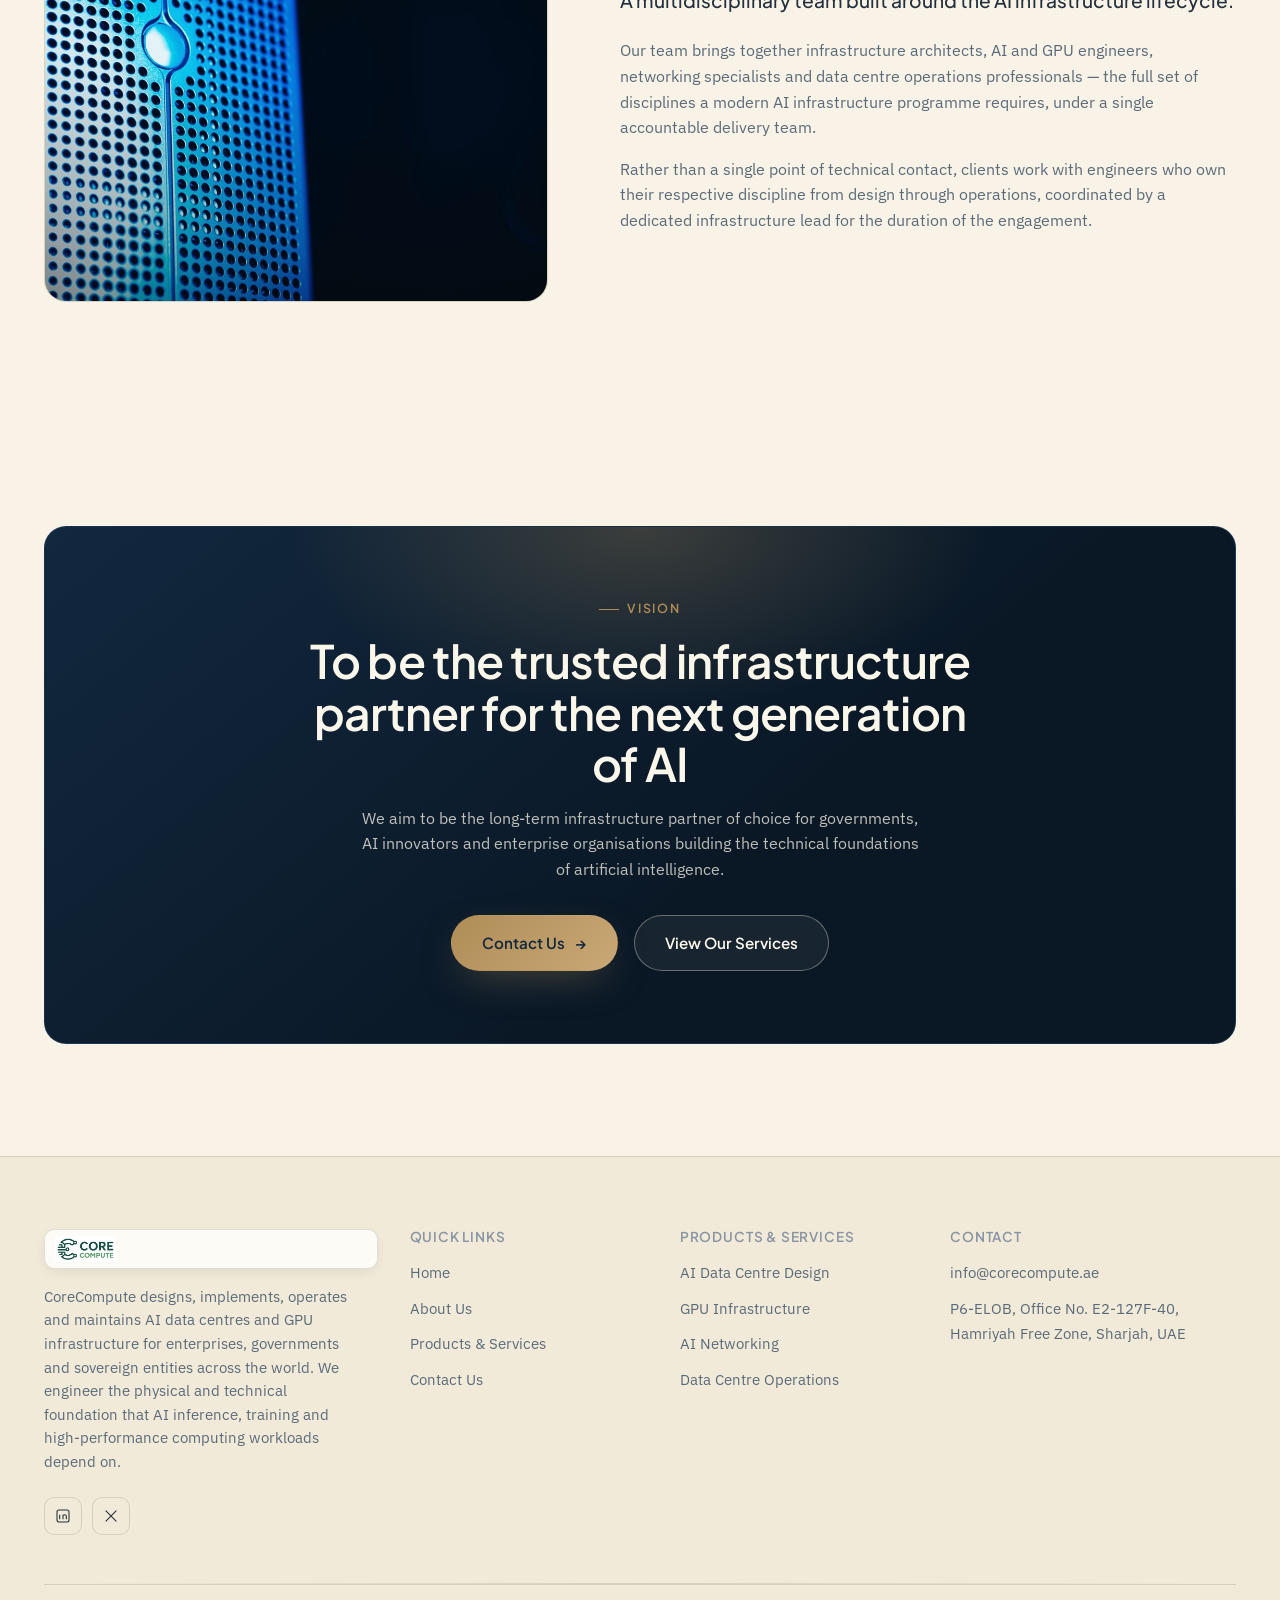
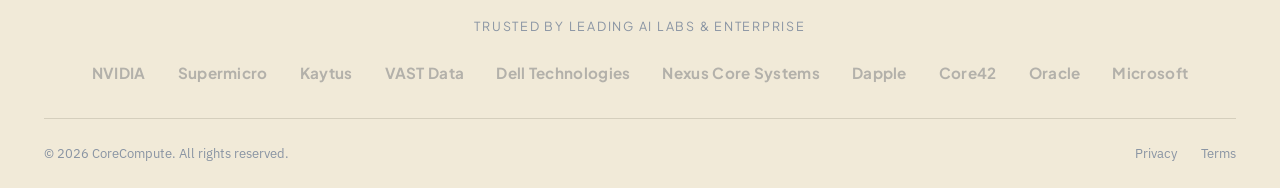
==== commit e502a8d3: "Fix logo-cropping-to-square bug: correct JSON-LD logo field + add og:image Same fix as the dark vari" ====
--- a/about.html
+++ b/about.html
@@ -6,6 +6,15 @@
   <title>About Us | CoreCompute</title>
   <meta name="description" content="CoreCompute is an advanced AI infrastructure company delivering enterprise AI data centres and GPU infrastructure worldwide, backed by over 25 years of enterprise IT experience." />
   <link rel="icon" type="image/png" href="assets/images/favicon.png" />
+
+  <meta property="og:type" content="website" />
+  <meta property="og:title" content="About Us | CoreCompute" />
+  <meta property="og:description" content="CoreCompute is an advanced AI infrastructure company delivering enterprise AI data centres and GPU infrastructure worldwide, backed by over 25 years of enterprise IT experience." />
+  <meta property="og:image" content="assets/images/og-image.png" />
+  <meta property="og:image:width" content="1200" />
+  <meta property="og:image:height" content="630" />
+  <meta name="twitter:card" content="summary_large_image" />
+  <meta name="twitter:image" content="assets/images/og-image.png" />
 
   <link rel="preconnect" href="https://fonts.googleapis.com" />
   <link rel="preconnect" href="https://fonts.gstatic.com" crossorigin />
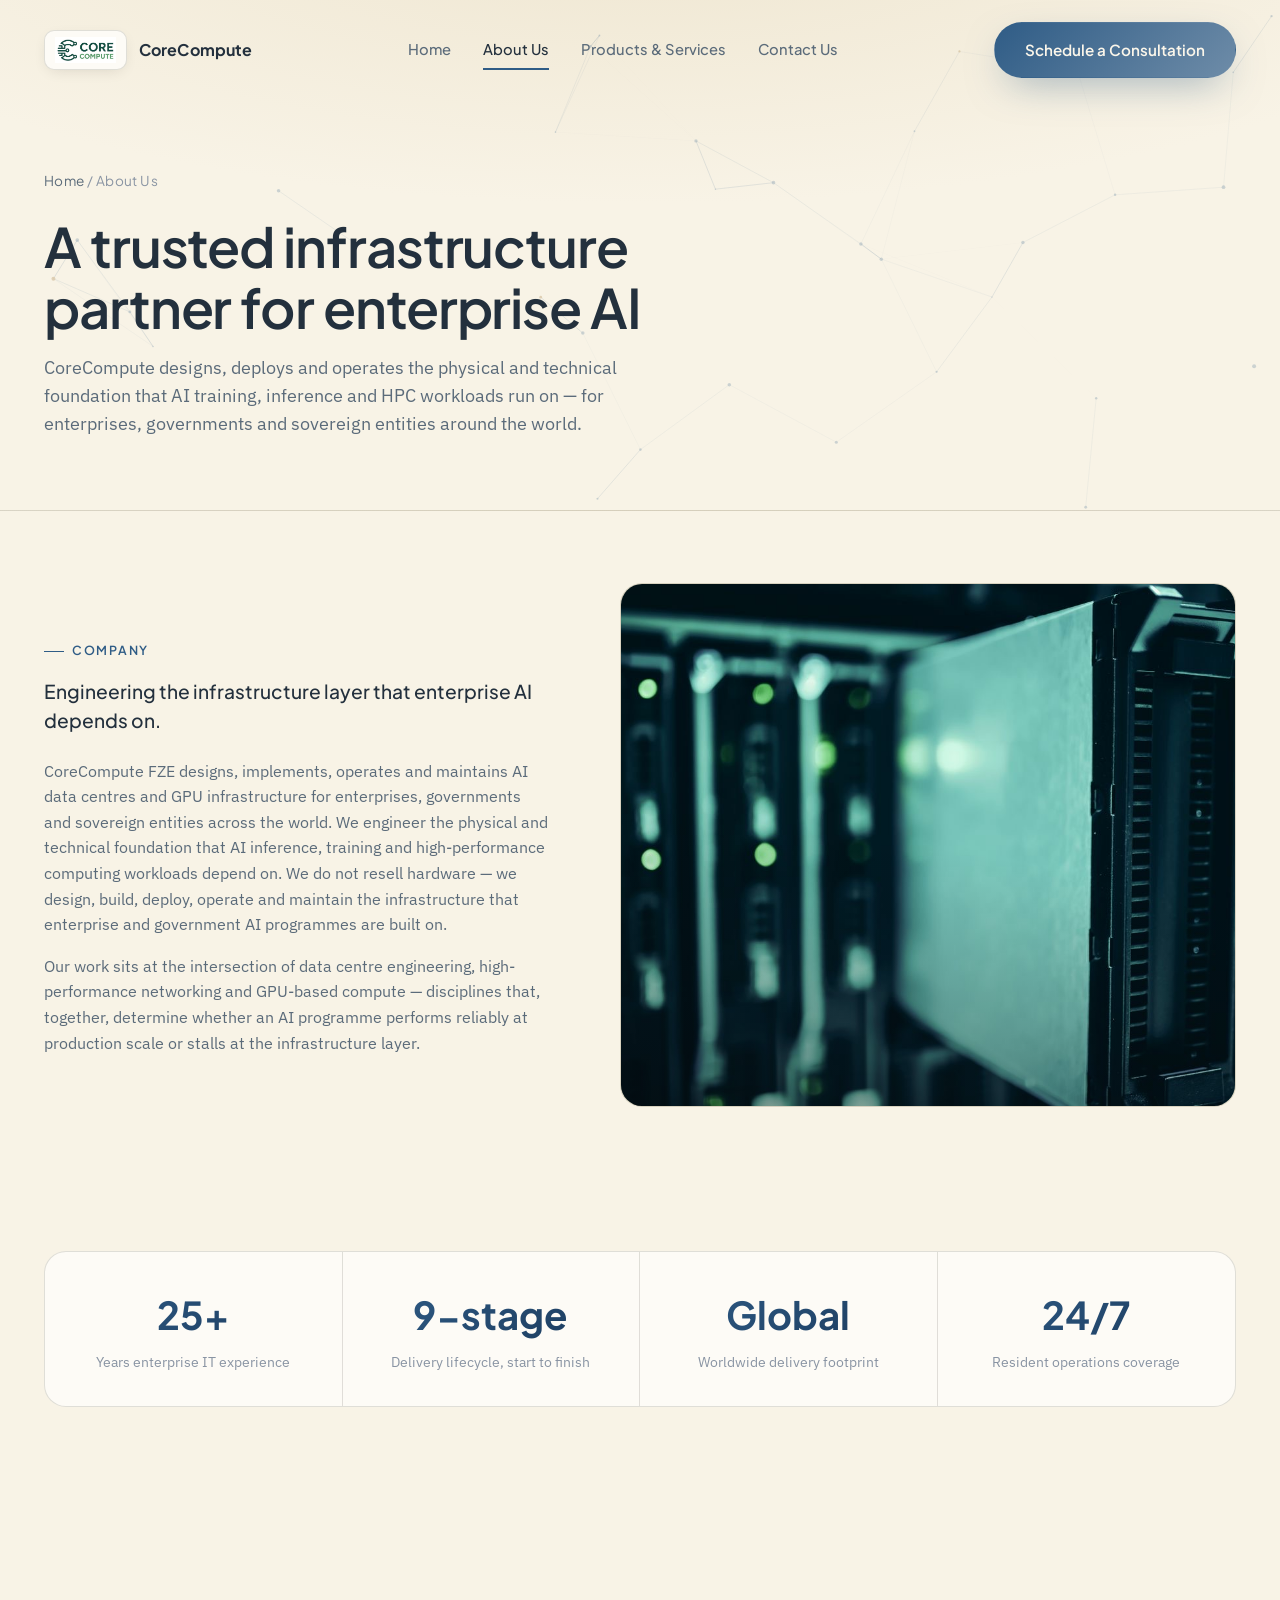
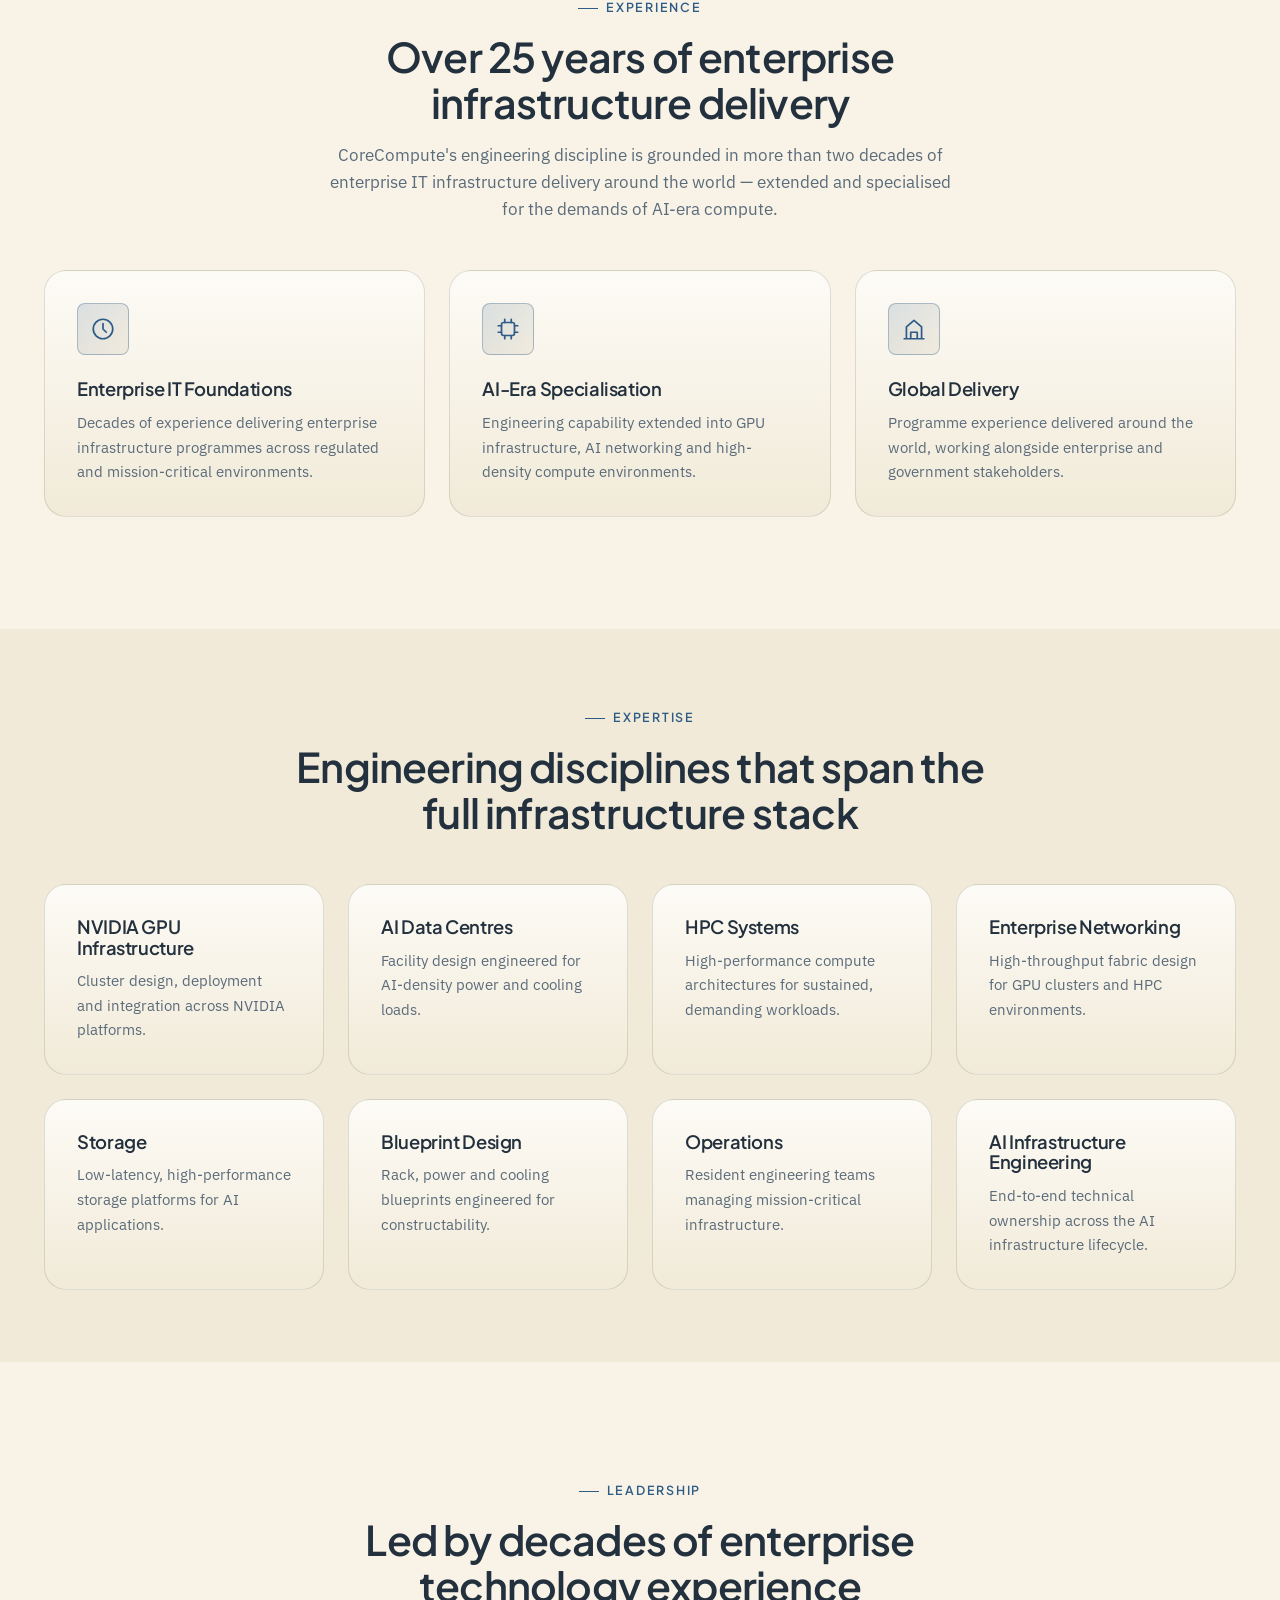
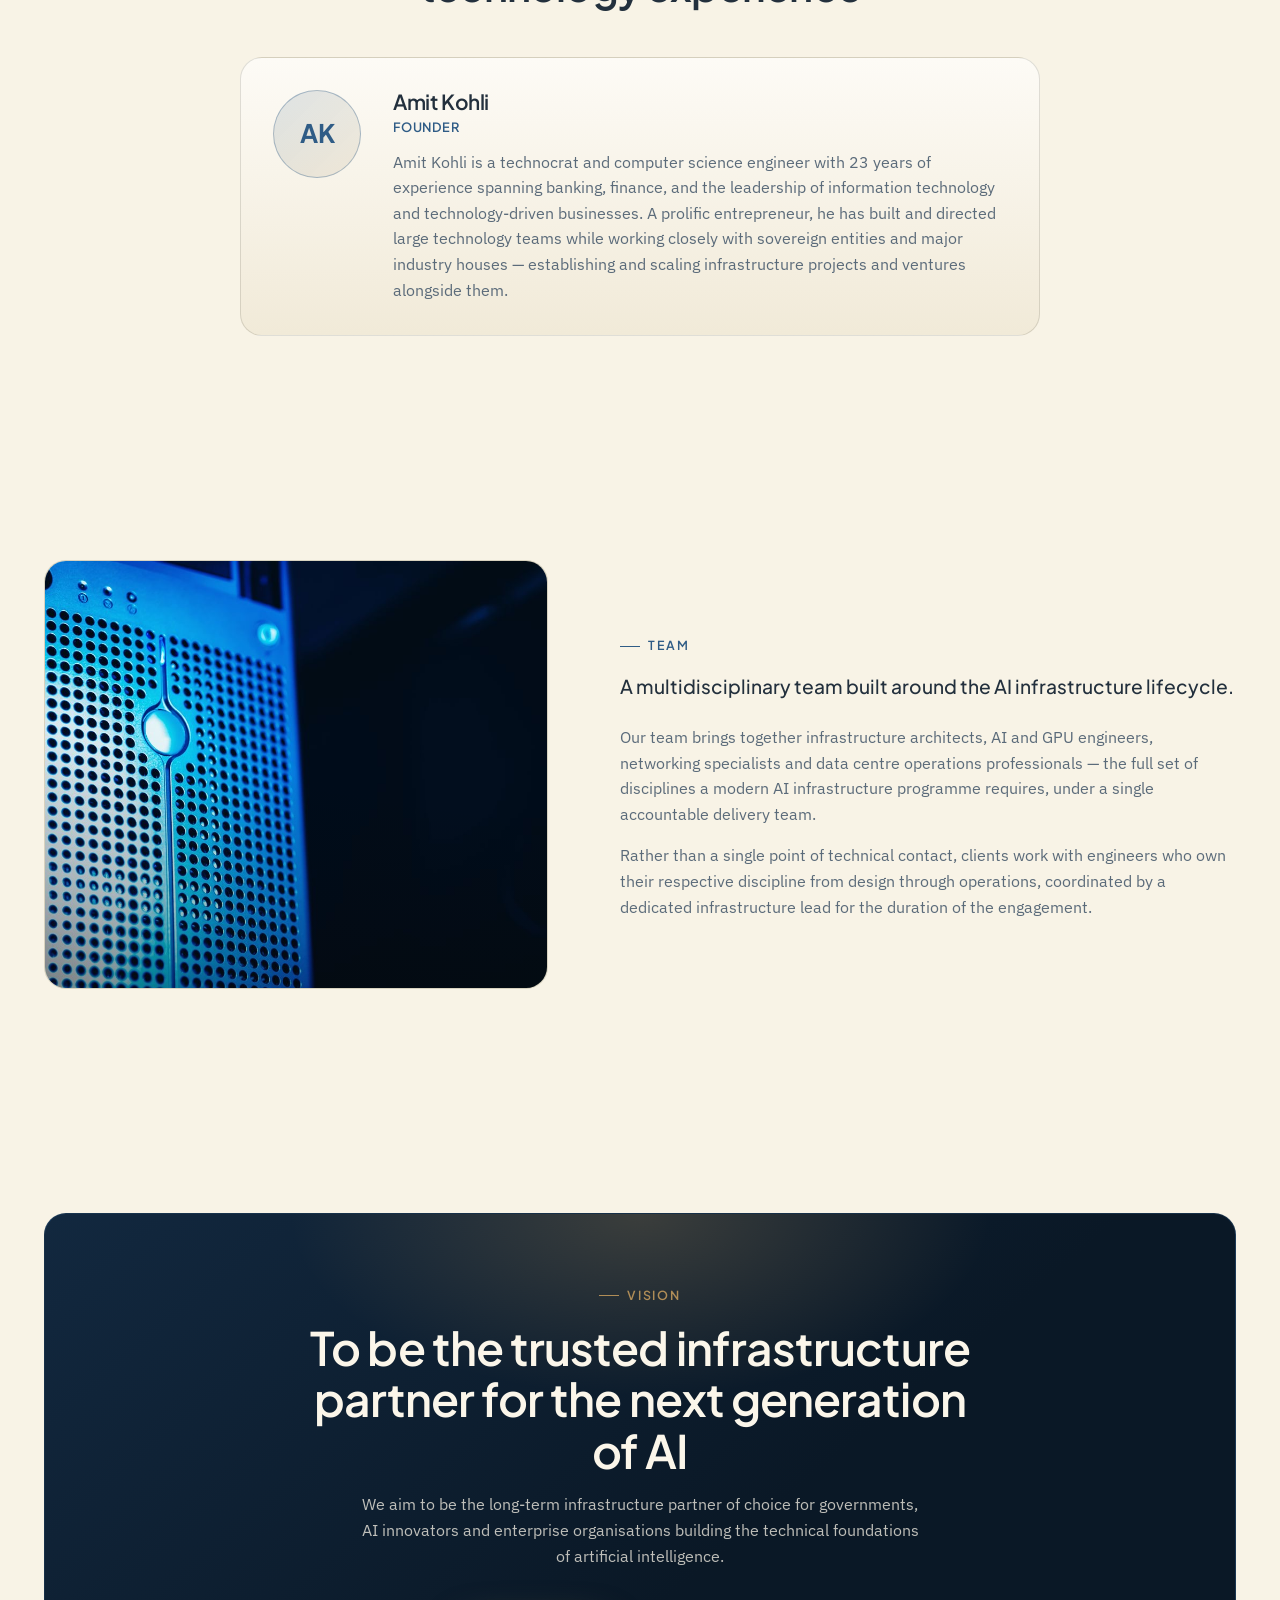
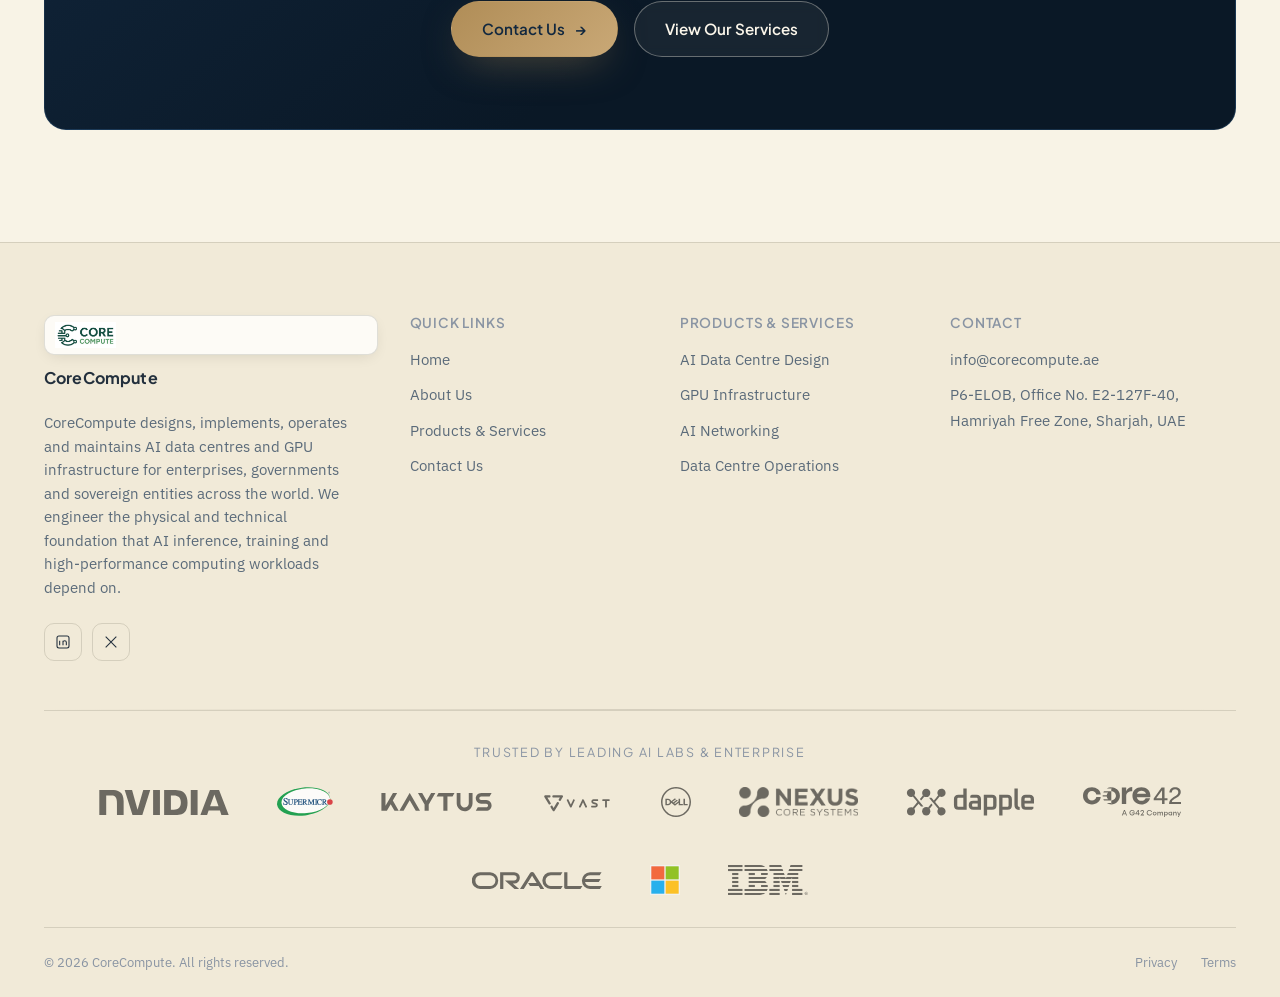
==== commit 78b16c51: "Add Leadership profile, official partner logos (+IBM), footer wordmark Same changes as the dark vari" ====
--- a/about.html
+++ b/about.html
@@ -151,6 +151,24 @@
       </div>
     </section>
 
+    <!-- ============================= LEADERSHIP ============================= -->
+    <section class="section">
+      <div class="container">
+        <div class="section-header center" data-reveal>
+          <span class="eyebrow">Leadership</span>
+          <h2>Led by decades of enterprise technology experience</h2>
+        </div>
+        <div class="profile-card" data-reveal>
+          <div class="profile-avatar" aria-hidden="true">AK</div>
+          <div class="profile-info">
+            <h3>Amit Kohli</h3>
+            <span class="profile-title">Founder</span>
+            <p>Amit Kohli is a technocrat and computer science engineer with 23 years of experience spanning banking, finance, and the leadership of information technology and technology-driven businesses. A prolific entrepreneur, he has built and directed large technology teams while working closely with sovereign entities and major industry houses — establishing and scaling infrastructure projects and ventures alongside them.</p>
+          </div>
+        </div>
+      </div>
+    </section>
+
     <!-- ============================= TEAM ============================= -->
     <section class="section">
       <div class="container">
@@ -191,6 +209,7 @@
       <div class="footer-grid">
         <div class="footer-brand">
           <span class="brand-mark"><img src="assets/images/logo.png" alt="CoreCompute" /></span>
+          <span class="brand-name">CoreCompute</span>
           <p>CoreCompute designs, implements, operates and maintains AI data centres and GPU infrastructure for enterprises, governments and sovereign entities across the world. We engineer the physical and technical foundation that AI inference, training and high-performance computing workloads depend on.</p>
           <div class="footer-social">
             <a href="#" aria-label="LinkedIn"><svg viewBox="0 0 24 24" fill="none" stroke="currentColor" stroke-width="1.6"><rect x="3" y="3" width="18" height="18" rx="3"/><path d="M7 10v7M7 7v.01M12 17v-4.5a2.5 2.5 0 0 1 5 0V17M12 10v7"/></svg></a>
@@ -229,16 +248,17 @@
       <div class="trusted-strip">
         <div class="trusted-label">Trusted by Leading AI Labs &amp; Enterprise</div>
         <div class="logo-marquee">
-          <span class="partner">NVIDIA</span>
-          <span class="partner">Supermicro</span>
-          <span class="partner">Kaytus</span>
-          <span class="partner">VAST Data</span>
-          <span class="partner">Dell Technologies</span>
-          <span class="partner">Nexus Core Systems</span>
-          <span class="partner">Dapple</span>
-          <span class="partner">Core42</span>
-          <span class="partner">Oracle</span>
-          <span class="partner">Microsoft</span>
+          <span class="partner"><img src="assets/images/partners/nvidia.svg" alt="NVIDIA" loading="lazy" /></span>
+          <span class="partner"><img src="assets/images/partners/supermicro.svg" alt="Supermicro" loading="lazy" /></span>
+          <span class="partner"><img src="assets/images/partners/kaytus.svg" alt="Kaytus" loading="lazy" /></span>
+          <span class="partner"><img src="assets/images/partners/vast-data.svg" alt="VAST Data" loading="lazy" /></span>
+          <span class="partner"><img src="assets/images/partners/dell-technologies.svg" alt="Dell Technologies" loading="lazy" /></span>
+          <span class="partner"><img src="assets/images/partners/nexus-core-systems.png" alt="Nexus Core Systems" loading="lazy" /></span>
+          <span class="partner"><img src="assets/images/partners/dapple.svg" alt="Dapple" loading="lazy" /></span>
+          <span class="partner"><img src="assets/images/partners/core42.svg" alt="Core42" loading="lazy" /></span>
+          <span class="partner"><img src="assets/images/partners/oracle.svg" alt="Oracle" loading="lazy" /></span>
+          <span class="partner"><img src="assets/images/partners/microsoft.svg" alt="Microsoft" loading="lazy" /></span>
+          <span class="partner"><img src="assets/images/partners/ibm.svg" alt="IBM" loading="lazy" /></span>
         </div>
       </div>
 
--- a/assets/css/style.css
+++ b/assets/css/style.css
@@ -324,6 +324,11 @@
 
 .footer-brand .brand-mark {
   margin-bottom: 10px;
+}
+
+.footer-brand .brand-name {
+  display: inline-block;
+  margin-bottom: 4px;
 }
 
 .brand-name {
@@ -871,6 +876,64 @@
 
 /* -------------------------------- Stats bar ------------------------------- */
 
+/* -------------------------------- Profile card ------------------------------- */
+
+.profile-card {
+  display: flex;
+  gap: var(--space-4);
+  align-items: flex-start;
+  max-width: 800px;
+  margin-inline: auto;
+  background: linear-gradient(180deg, var(--bg-card), var(--bg-raised));
+  border: 1px solid var(--border-subtle);
+  border-radius: var(--radius-lg);
+  padding: var(--space-4);
+}
+
+.profile-avatar {
+  flex-shrink: 0;
+  width: 88px;
+  height: 88px;
+  border-radius: 50%;
+  display: flex;
+  align-items: center;
+  justify-content: center;
+  font-family: var(--font-display);
+  font-weight: 700;
+  font-size: 1.6rem;
+  background: linear-gradient(135deg, rgba(47, 92, 134, 0.14), rgba(176, 141, 87, 0.12));
+  border: 1px solid var(--border-accent);
+  color: var(--blue-bright);
+}
+
+.profile-info h3 {
+  font-size: 1.3rem;
+  margin-bottom: 4px;
+}
+
+.profile-title {
+  display: block;
+  font-family: var(--font-display);
+  font-size: 0.8rem;
+  font-weight: 600;
+  letter-spacing: 0.06em;
+  text-transform: uppercase;
+  color: var(--blue-bright);
+  margin-bottom: 12px;
+}
+
+.profile-info p {
+  color: var(--text-secondary);
+}
+
+@media (max-width: 640px) {
+  .profile-card {
+    flex-direction: column;
+    align-items: center;
+    text-align: center;
+  }
+}
+
 .stats-bar {
   display: grid;
   grid-template-columns: repeat(4, 1fr);
@@ -1178,24 +1241,43 @@
   flex-wrap: wrap;
   justify-content: center;
   align-items: center;
-  gap: var(--space-4);
+  gap: var(--space-5);
 }
 
 .logo-marquee .partner {
-  font-family: var(--font-display);
-  font-weight: 700;
-  font-size: 0.95rem;
-  letter-spacing: 0.02em;
-  color: var(--text-tertiary);
-  opacity: 0.65;
-  filter: grayscale(1);
-  transition: opacity 0.3s ease, filter 0.3s ease, color 0.3s ease;
-}
-
-.logo-marquee .partner:hover {
+  display: flex;
+  align-items: center;
+  height: 30px;
+}
+
+.logo-marquee .partner img {
+  height: 100%;
+  width: auto;
+  max-width: 130px;
+  object-fit: contain;
+  opacity: 0.55;
+  filter: brightness(0);
+  transition: opacity 0.3s ease, filter 0.3s ease;
+}
+
+.logo-marquee .partner img:hover {
   opacity: 1;
-  filter: grayscale(0);
-  color: var(--text-primary);
+  filter: none;
+}
+
+/* Supermicro (white text reversed out of a solid fill) and Microsoft
+   (four edge-to-edge squares distinguished only by color, no gap between
+   them) both lose all internal definition under a flat monochrome filter
+   — they keep their natural colors instead of the silhouette treatment. */
+.logo-marquee .partner img[src*="supermicro"],
+.logo-marquee .partner img[src*="microsoft"] {
+  filter: none;
+  opacity: 0.85;
+}
+
+.logo-marquee .partner img[src*="supermicro"]:hover,
+.logo-marquee .partner img[src*="microsoft"]:hover {
+  opacity: 1;
 }
 
 .footer-bottom {
